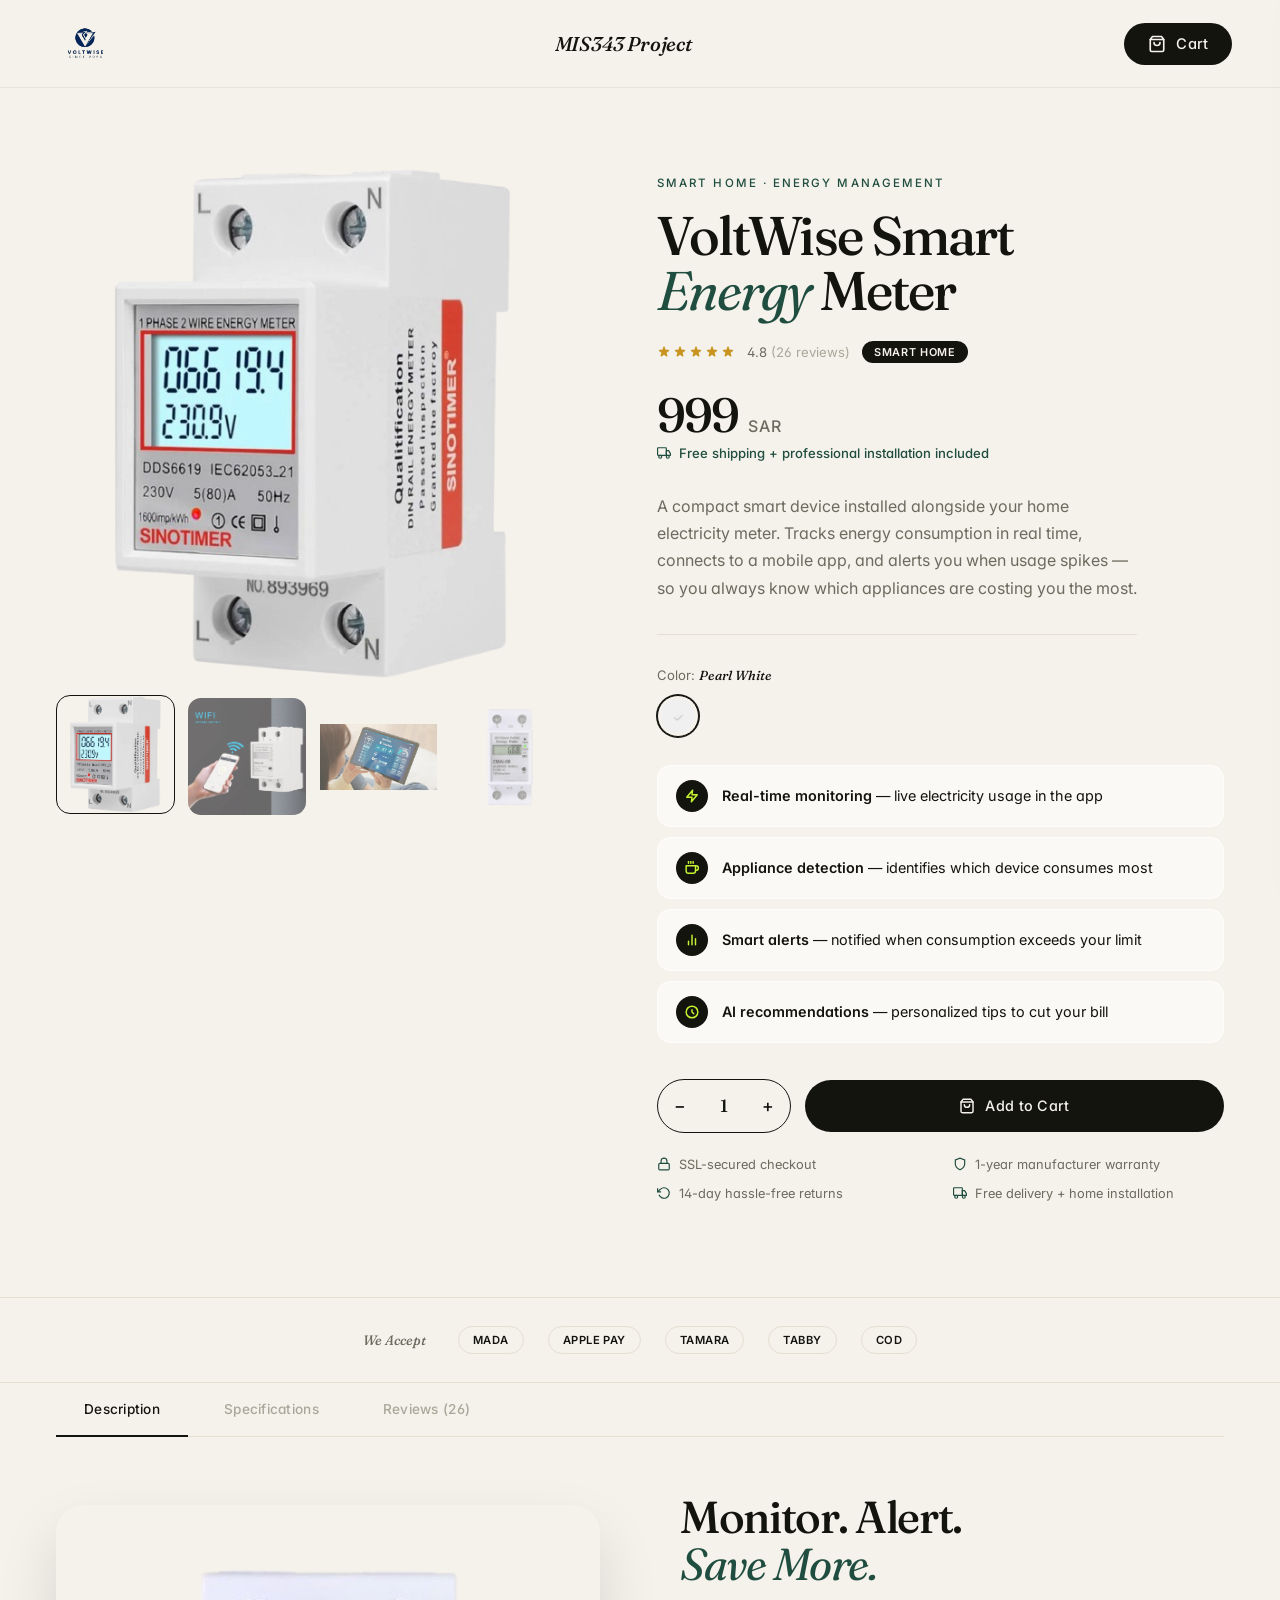
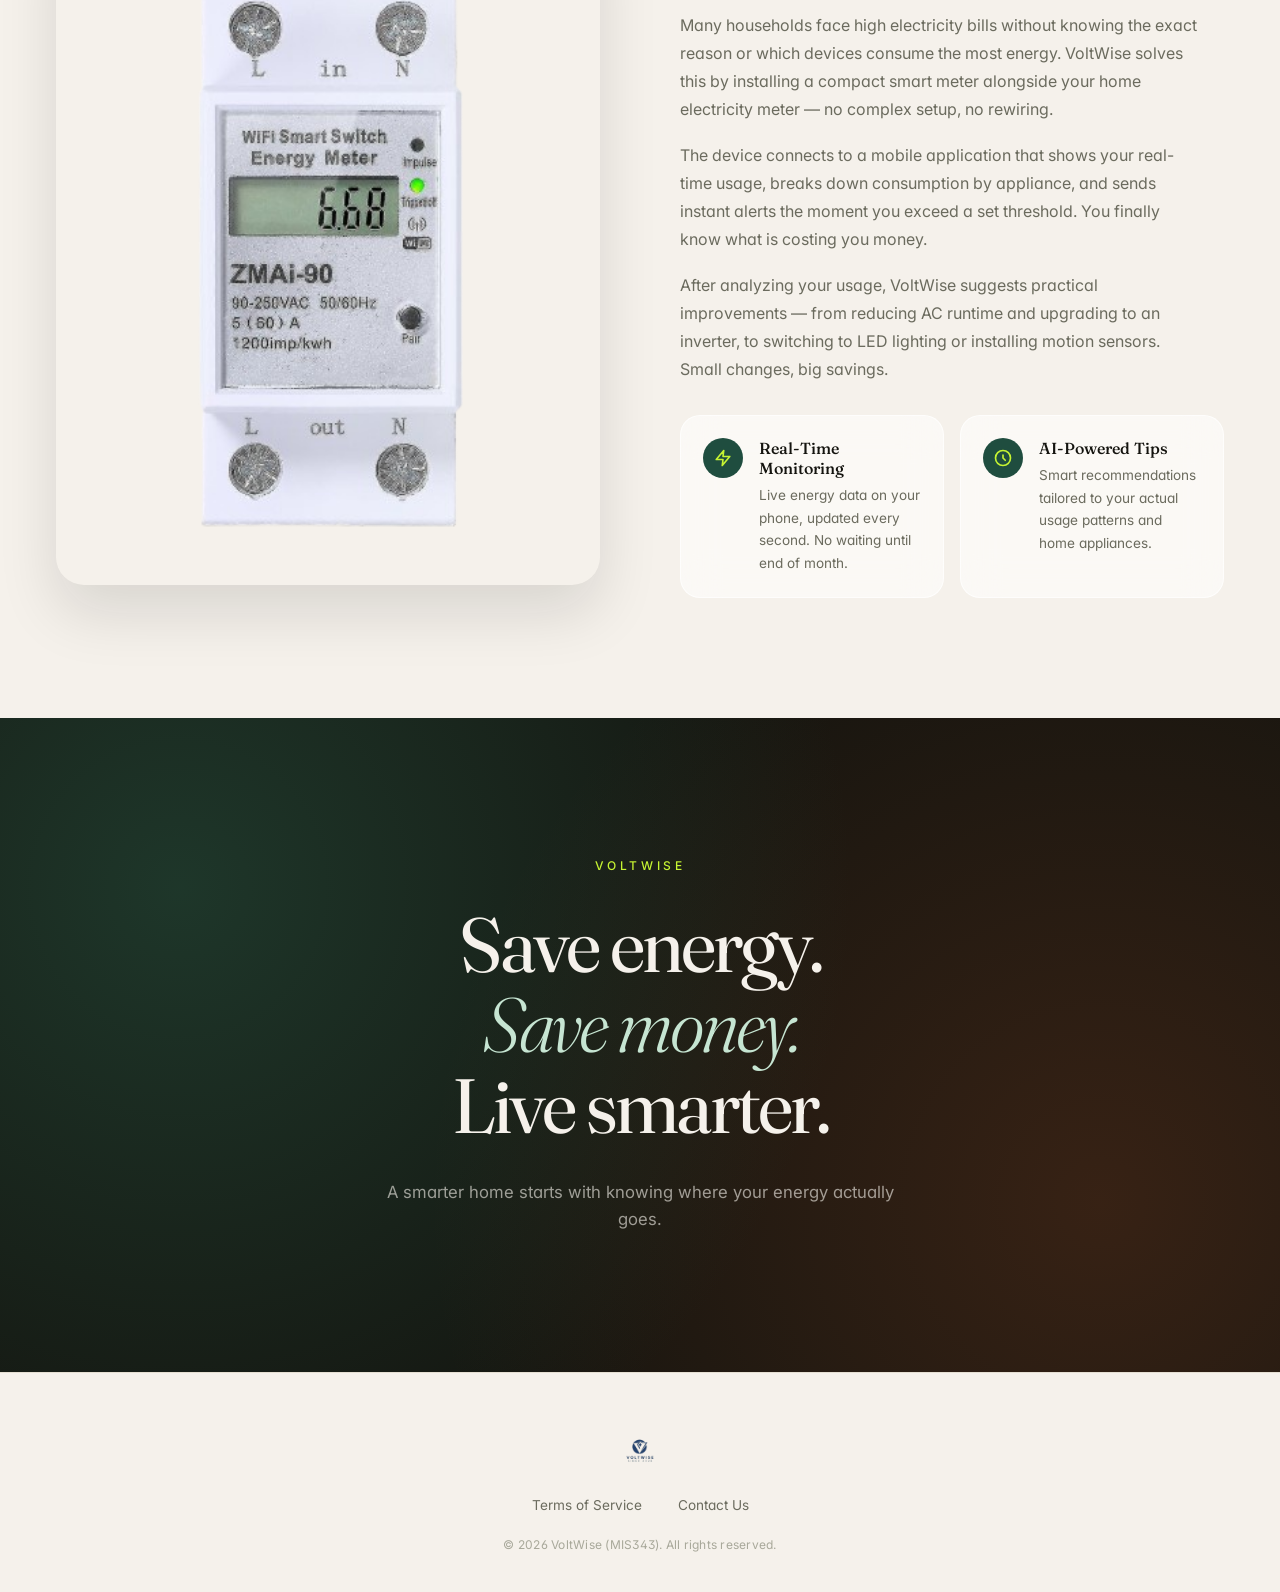
==== voltwise/index.html @ bfe419cd "Initial commit: VoltWise Smart Energy Meter site" ====
<!DOCTYPE html>
<html lang="en">
<head>
  <meta charset="UTF-8">
  <meta name="viewport" content="width=device-width, initial-scale=1.0">
  <title>MIS343 Project — VoltWise Smart Energy Meter</title>
  <link rel="preconnect" href="https://fonts.googleapis.com">
  <link rel="preconnect" href="https://fonts.gstatic.com" crossorigin>
  <link href="https://fonts.googleapis.com/css2?family=Inter:wght@400;500;600;700;800;900&family=Fraunces:opsz,wght@9..144,400;9..144,500;9..144,600;9..144,700;9..144,800;9..144,900&display=swap" rel="stylesheet">
  <link rel="stylesheet" href="style.css">
</head>
<body>

<!-- HEADER -->
<header class="hdr">
  <div class="hdr-inner">
    <a class="hdr-logo" href="#">
      <img src="../imgs/Logo.png" alt="VoltWise Logo" class="hdr-logo-img">
    </a>
    <span class="hdr-title">MIS343 Project</span>
    <button class="cart-btn" id="cartBtn" aria-label="Open cart">
      <svg viewBox="0 0 24 24" fill="none" stroke="currentColor" stroke-width="2.2" stroke-linecap="round" stroke-linejoin="round">
        <path d="M6 2L3 6v14a2 2 0 002 2h14a2 2 0 002-2V6l-3-4z"/><line x1="3" y1="6" x2="21" y2="6"/><path d="M16 10a4 4 0 01-8 0"/>
      </svg>
      <span class="cart-btn-label" id="cartLabel">Cart</span>
      <span class="cart-count hidden" id="cartCount">0</span>
    </button>
  </div>
</header>

<!-- MAIN PRODUCT SECTION -->
<main class="wrap">
  <div class="product-grid">

    <!-- GALLERY -->
    <div class="gallery">
      <div class="gallery-main" id="mainImg">
        <img id="mainPhoto"
          src="../imgs/Mian.png"
          alt="VoltWise Smart Energy Meter">
      </div>
      <div class="gallery-thumbs" id="thumbs"></div>
    </div>

    <!-- INFO -->
    <div class="info">
      <p class="info-cat">Smart Home · Energy Management</p>
      <h1 class="info-name">VoltWise Smart<br><em>Energy</em> Meter</h1>

      <div class="info-rating">
        <span class="stars">
          <svg viewBox="0 0 20 20" fill="currentColor"><path d="M9.049 2.927c.3-.921 1.603-.921 1.902 0l1.07 3.292a1 1 0 00.95.69h3.462c.969 0 1.371 1.24.588 1.81l-2.8 2.034a1 1 0 00-.364 1.118l1.07 3.292c.3.921-.755 1.688-1.54 1.118l-2.8-2.034a1 1 0 00-1.175 0l-2.8 2.034c-.784.57-1.838-.197-1.539-1.118l1.07-3.292a1 1 0 00-.364-1.118L2.98 8.72c-.783-.57-.38-1.81.588-1.81h3.461a1 1 0 00.951-.69l1.07-3.292z"/></svg>
          <svg viewBox="0 0 20 20" fill="currentColor"><path d="M9.049 2.927c.3-.921 1.603-.921 1.902 0l1.07 3.292a1 1 0 00.95.69h3.462c.969 0 1.371 1.24.588 1.81l-2.8 2.034a1 1 0 00-.364 1.118l1.07 3.292c.3.921-.755 1.688-1.54 1.118l-2.8-2.034a1 1 0 00-1.175 0l-2.8 2.034c-.784.57-1.838-.197-1.539-1.118l1.07-3.292a1 1 0 00-.364-1.118L2.98 8.72c-.783-.57-.38-1.81.588-1.81h3.461a1 1 0 00.951-.69l1.07-3.292z"/></svg>
          <svg viewBox="0 0 20 20" fill="currentColor"><path d="M9.049 2.927c.3-.921 1.603-.921 1.902 0l1.07 3.292a1 1 0 00.95.69h3.462c.969 0 1.371 1.24.588 1.81l-2.8 2.034a1 1 0 00-.364 1.118l1.07 3.292c.3.921-.755 1.688-1.54 1.118l-2.8-2.034a1 1 0 00-1.175 0l-2.8 2.034c-.784.57-1.838-.197-1.539-1.118l1.07-3.292a1 1 0 00-.364-1.118L2.98 8.72c-.783-.57-.38-1.81.588-1.81h3.461a1 1 0 00.951-.69l1.07-3.292z"/></svg>
          <svg viewBox="0 0 20 20" fill="currentColor"><path d="M9.049 2.927c.3-.921 1.603-.921 1.902 0l1.07 3.292a1 1 0 00.95.69h3.462c.969 0 1.371 1.24.588 1.81l-2.8 2.034a1 1 0 00-.364 1.118l1.07 3.292c.3.921-.755 1.688-1.54 1.118l-2.8-2.034a1 1 0 00-1.175 0l-2.8 2.034c-.784.57-1.838-.197-1.539-1.118l1.07-3.292a1 1 0 00-.364-1.118L2.98 8.72c-.783-.57-.38-1.81.588-1.81h3.461a1 1 0 00.951-.69l1.07-3.292z"/></svg>
          <svg viewBox="0 0 20 20" fill="currentColor"><path d="M9.049 2.927c.3-.921 1.603-.921 1.902 0l1.07 3.292a1 1 0 00.95.69h3.462c.969 0 1.371 1.24.588 1.81l-2.8 2.034a1 1 0 00-.364 1.118l1.07 3.292c.3.921-.755 1.688-1.54 1.118l-2.8-2.034a1 1 0 00-1.175 0l-2.8 2.034c-.784.57-1.838-.197-1.539-1.118l1.07-3.292a1 1 0 00-.364-1.118L2.98 8.72c-.783-.57-.38-1.81.588-1.81h3.461a1 1 0 00.951-.69l1.07-3.292z"/></svg>
        </span>
        <span>4.8 <span style="color:var(--gray-400)">(26 reviews)</span></span>
        <span class="badge-pill badge-premium">Smart Home</span>
      </div>

      <div class="price-row">
        <span class="price">999</span>
        <span class="price-sar">SAR</span>
      </div>
      <div class="price-note">
        <svg viewBox="0 0 24 24" fill="none" stroke="currentColor" stroke-width="2" stroke-linecap="round" stroke-linejoin="round"><rect x="1" y="3" width="15" height="13" rx="1"/><path d="M16 8h4l3 5v3h-7V8z"/><circle cx="5.5" cy="18.5" r="2.5"/><circle cx="18.5" cy="18.5" r="2.5"/></svg>
        Free shipping + professional installation included
      </div>

      <p class="short-desc">
        A compact smart device installed alongside your home electricity meter. Tracks energy
        consumption in real time, connects to a mobile app, and alerts you when usage spikes —
        so you always know which appliances are costing you the most.
      </p>

      <!-- COLOR CHOICES -->
      <div class="variant-section">
        <div class="variant-label">Color: <strong id="colorName">Pearl White</strong></div>
        <div class="color-options" id="colorOptions">
          <button class="color-swatch active" data-color="Pearl White" data-img="../imgs/Mian.png" style="background:#f0f0f0;" title="Pearl White">
            <span class="swatch-check">✓</span>
          </button>
        </div>
      </div>

      <div class="key-feats">
        <div class="kf">
          <div class="kf-dot">
            <svg viewBox="0 0 24 24" fill="none" stroke="currentColor" stroke-width="2.5"><path d="M13 2L3 14h9l-1 8 10-12h-9l1-8z" stroke-linecap="round" stroke-linejoin="round"/></svg>
          </div>
          <span><strong>Real-time monitoring</strong> — live electricity usage in the app</span>
        </div>
        <div class="kf">
          <div class="kf-dot">
            <svg viewBox="0 0 24 24" fill="none" stroke="currentColor" stroke-width="2.5"><path d="M18 8h1a4 4 0 010 8h-1M2 8h16v9a4 4 0 01-4 4H6a4 4 0 01-4-4V8z" stroke-linecap="round" stroke-linejoin="round"/><line x1="6" y1="1" x2="6" y2="4" stroke-linecap="round"/><line x1="10" y1="1" x2="10" y2="4" stroke-linecap="round"/><line x1="14" y1="1" x2="14" y2="4" stroke-linecap="round"/></svg>
          </div>
          <span><strong>Appliance detection</strong> — identifies which device consumes most</span>
        </div>
        <div class="kf">
          <div class="kf-dot">
            <svg viewBox="0 0 24 24" fill="none" stroke="currentColor" stroke-width="2.5"><path d="M18 20V10M12 20V4M6 20v-6" stroke-linecap="round" stroke-linejoin="round"/></svg>
          </div>
          <span><strong>Smart alerts</strong> — notified when consumption exceeds your limit</span>
        </div>
        <div class="kf">
          <div class="kf-dot">
            <svg viewBox="0 0 24 24" fill="none" stroke="currentColor" stroke-width="2.5"><circle cx="12" cy="12" r="10"/><path d="M12 8v4l3 3" stroke-linecap="round"/></svg>
          </div>
          <span><strong>AI recommendations</strong> — personalized tips to cut your bill</span>
        </div>
      </div>

      <div class="actions">
        <div class="qty-stepper">
          <button class="qty-b" id="qtyMinus">−</button>
          <input class="qty-n" type="number" id="qtyInput" value="1" min="1" max="99">
          <button class="qty-b" id="qtyPlus">+</button>
        </div>
        <button class="btn-add" id="addBtn">
          <svg viewBox="0 0 24 24" fill="none" stroke="currentColor" stroke-width="2.2" stroke-linecap="round" stroke-linejoin="round">
            <path d="M6 2L3 6v14a2 2 0 002 2h14a2 2 0 002-2V6l-3-4z"/><line x1="3" y1="6" x2="21" y2="6"/><path d="M16 10a4 4 0 01-8 0"/>
          </svg>
          Add to Cart
        </button>
      </div>

      <div class="trust-mini">
        <div class="tm">
          <svg viewBox="0 0 24 24" fill="none" stroke="currentColor" stroke-width="2"><rect x="3" y="11" width="18" height="11" rx="2"/><path d="M7 11V7a5 5 0 0110 0v4"/></svg>
          SSL-secured checkout
        </div>
        <div class="tm">
          <svg viewBox="0 0 24 24" fill="none" stroke="currentColor" stroke-width="2"><path d="M12 22s8-4 8-10V5l-8-3-8 3v7c0 6 8 10 8 10z"/></svg>
          1-year manufacturer warranty
        </div>
        <div class="tm">
          <svg viewBox="0 0 24 24" fill="none" stroke="currentColor" stroke-width="2"><polyline points="1 4 1 10 7 10"/><path d="M3.51 15a9 9 0 102.13-9.36L1 10"/></svg>
          14-day hassle-free returns
        </div>
        <div class="tm">
          <svg viewBox="0 0 24 24" fill="none" stroke="currentColor" stroke-width="2"><rect x="1" y="3" width="15" height="13" rx="1"/><path d="M16 8h4l3 5v3h-7V8z"/><circle cx="5.5" cy="18.5" r="2.5"/><circle cx="18.5" cy="18.5" r="2.5"/></svg>
          Free delivery + home installation
        </div>
      </div>
    </div>
  </div>
</main>

<!-- PAYMENT STRIP -->
<div class="pay-strip">
  <div class="pay-inner">
    <span class="pay-label">We Accept</span>
    <span class="pay-badge p-mada">Mada</span>
    <span class="pay-badge p-apple">Apple Pay</span>
    <span class="pay-badge p-tamara">Tamara</span>
    <span class="pay-badge p-tabby">Tabby</span>
    <span class="pay-badge p-cod">COD</span>
  </div>
</div>

<!-- TABS SECTION -->
<div class="wrap">
  <div class="tabs-section">
    <div class="tab-bar">
      <button class="tab on" data-tab="desc">Description</button>
      <button class="tab" data-tab="specs">Specifications</button>
      <button class="tab" data-tab="reviews">Reviews (26)</button>
    </div>

    <!-- DESCRIPTION -->
    <div class="tab-panel on" id="tab-desc">
      <div class="desc-body">
        <div class="desc-img">
          <img src="../imgs/Main 4.png" alt="Smart energy monitoring app" loading="lazy">
        </div>
        <div class="desc-text">
          <h2>Monitor. Alert.<br><em>Save More.</em></h2>
          <p>Many households face high electricity bills without knowing the exact reason or which devices consume the most energy. VoltWise solves this by installing a compact smart meter alongside your home electricity meter — no complex setup, no rewiring.</p>
          <p>The device connects to a mobile application that shows your real-time usage, breaks down consumption by appliance, and sends instant alerts the moment you exceed a set threshold. You finally know what is costing you money.</p>
          <p>After analyzing your usage, VoltWise suggests practical improvements — from reducing AC runtime and upgrading to an inverter, to switching to LED lighting or installing motion sensors. Small changes, big savings.</p>
          <div class="desc-feats">
            <div class="df">
              <div class="df-icon">
                <svg viewBox="0 0 24 24" fill="none" stroke="currentColor" stroke-width="2.2"><path d="M13 2L3 14h9l-1 8 10-12h-9l1-8z" stroke-linecap="round" stroke-linejoin="round"/></svg>
              </div>
              <div class="df-body">
                <strong>Real-Time Monitoring</strong>
                <span>Live energy data on your phone, updated every second. No waiting until end of month.</span>
              </div>
            </div>
            <div class="df">
              <div class="df-icon">
                <svg viewBox="0 0 24 24" fill="none" stroke="currentColor" stroke-width="2.2"><circle cx="12" cy="12" r="10"/><path d="M12 8v4l3 3" stroke-linecap="round"/></svg>
              </div>
              <div class="df-body">
                <strong>AI-Powered Tips</strong>
                <span>Smart recommendations tailored to your actual usage patterns and home appliances.</span>
              </div>
            </div>
          </div>
        </div>
      </div>
    </div>

    <!-- SPECS -->
    <div class="tab-panel" id="tab-specs">
      <div class="specs-grid">
        <dl class="spec-card"><dt>Monitoring Type</dt><dd>Real-Time (Live)</dd></dl>
        <dl class="spec-card"><dt>Connectivity</dt><dd>Wi-Fi 2.4 GHz + Bluetooth 5.0</dd></dl>
        <dl class="spec-card"><dt>App Compatibility</dt><dd>iOS 14+ · Android 10+</dd></dl>
        <dl class="spec-card"><dt>Voltage Support</dt><dd>220V / Type G (Saudi Standard)</dd></dl>
        <dl class="spec-card"><dt>Measurement Accuracy</dt><dd>±1% (Class 1 precision)</dd></dl>
        <dl class="spec-card"><dt>Alert System</dt><dd>Push Notifications + SMS</dd></dl>
        <dl class="spec-card"><dt>Data Storage</dt><dd>Cloud (encrypted) · 24-month history</dd></dl>
        <dl class="spec-card"><dt>Installation</dt><dd>Professional — included in price</dd></dl>
        <dl class="spec-card"><dt>Device Dimensions</dt><dd>120 × 80 × 35 mm</dd></dl>
        <dl class="spec-card"><dt>Weight</dt><dd>185 g</dd></dl>
        <dl class="spec-card"><dt>Certifications</dt><dd>SASO · CE · Safety Quality Certified</dd></dl>
        <dl class="spec-card"><dt>Warranty</dt><dd>1 Year (VoltWise)</dd></dl>
      </div>
    </div>

    <!-- REVIEWS -->
    <div class="tab-panel" id="tab-reviews">
      <div class="reviews-summary">
        <div class="rs-score">
          <div class="rs-num">4.8</div>
          <div class="stars" style="justify-content:center;margin:6px 0">
            <svg viewBox="0 0 20 20" fill="currentColor" width="16" height="16"><path d="M9.049 2.927c.3-.921 1.603-.921 1.902 0l1.07 3.292a1 1 0 00.95.69h3.462c.969 0 1.371 1.24.588 1.81l-2.8 2.034a1 1 0 00-.364 1.118l1.07 3.292c.3.921-.755 1.688-1.54 1.118l-2.8-2.034a1 1 0 00-1.175 0l-2.8 2.034c-.784.57-1.838-.197-1.539-1.118l1.07-3.292a1 1 0 00-.364-1.118L2.98 8.72c-.783-.57-.38-1.81.588-1.81h3.461a1 1 0 00.951-.69l1.07-3.292z"/></svg>
            <svg viewBox="0 0 20 20" fill="currentColor" width="16" height="16"><path d="M9.049 2.927c.3-.921 1.603-.921 1.902 0l1.07 3.292a1 1 0 00.95.69h3.462c.969 0 1.371 1.24.588 1.81l-2.8 2.034a1 1 0 00-.364 1.118l1.07 3.292c.3.921-.755 1.688-1.54 1.118l-2.8-2.034a1 1 0 00-1.175 0l-2.8 2.034c-.784.57-1.838-.197-1.539-1.118l1.07-3.292a1 1 0 00-.364-1.118L2.98 8.72c-.783-.57-.38-1.81.588-1.81h3.461a1 1 0 00.951-.69l1.07-3.292z"/></svg>
            <svg viewBox="0 0 20 20" fill="currentColor" width="16" height="16"><path d="M9.049 2.927c.3-.921 1.603-.921 1.902 0l1.07 3.292a1 1 0 00.95.69h3.462c.969 0 1.371 1.24.588 1.81l-2.8 2.034a1 1 0 00-.364 1.118l1.07 3.292c.3.921-.755 1.688-1.54 1.118l-2.8-2.034a1 1 0 00-1.175 0l-2.8 2.034c-.784.57-1.838-.197-1.539-1.118l1.07-3.292a1 1 0 00-.364-1.118L2.98 8.72c-.783-.57-.38-1.81.588-1.81h3.461a1 1 0 00.951-.69l1.07-3.292z"/></svg>
            <svg viewBox="0 0 20 20" fill="currentColor" width="16" height="16"><path d="M9.049 2.927c.3-.921 1.603-.921 1.902 0l1.07 3.292a1 1 0 00.95.69h3.462c.969 0 1.371 1.24.588 1.81l-2.8 2.034a1 1 0 00-.364 1.118l1.07 3.292c.3.921-.755 1.688-1.54 1.118l-2.8-2.034a1 1 0 00-1.175 0l-2.8 2.034c-.784.57-1.838-.197-1.539-1.118l1.07-3.292a1 1 0 00-.364-1.118L2.98 8.72c-.783-.57-.38-1.81.588-1.81h3.461a1 1 0 00.951-.69l1.07-3.292z"/></svg>
            <svg viewBox="0 0 20 20" fill="none" stroke="currentColor" stroke-width="1.5" width="16" height="16"><path d="M9.049 2.927c.3-.921 1.603-.921 1.902 0l1.07 3.292a1 1 0 00.95.69h3.462c.969 0 1.371 1.24.588 1.81l-2.8 2.034a1 1 0 00-.364 1.118l1.07 3.292c.3.921-.755 1.688-1.54 1.118l-2.8-2.034a1 1 0 00-1.175 0l-2.8 2.034c-.784.57-1.838-.197-1.539-1.118l1.07-3.292a1 1 0 00-.364-1.118L2.98 8.72c-.783-.57-.38-1.81.588-1.81h3.461a1 1 0 00.951-.69l1.07-3.292z"/></svg>
          </div>
          <div class="rs-total">26 reviews</div>
        </div>
        <div class="rs-bars">
          <div class="bar-row">5★<div class="bar-track"><div class="bar-fill" style="width:75%"></div></div>20</div>
          <div class="bar-row">4★<div class="bar-track"><div class="bar-fill" style="width:19%"></div></div>5</div>
          <div class="bar-row">3★<div class="bar-track"><div class="bar-fill" style="width:4%"></div></div>1</div>
          <div class="bar-row">2★<div class="bar-track"><div class="bar-fill" style="width:0%"></div></div>0</div>
          <div class="bar-row">1★<div class="bar-track"><div class="bar-fill" style="width:0%"></div></div>0</div>
        </div>
      </div>
      <div class="rev-list">
        <div class="rev-card">
          <div class="rev-hdr">
            <div class="rev-av">FA</div>
            <div class="rev-meta">
              <strong>Faisal Al-Rashidi</strong>
              <span>Riyadh · Verified Purchase · Pearl White</span>
            </div>
            <div class="stars" style="margin-left:auto">
              <svg viewBox="0 0 20 20" fill="currentColor" width="14" height="14"><path d="M9.049 2.927c.3-.921 1.603-.921 1.902 0l1.07 3.292a1 1 0 00.95.69h3.462c.969 0 1.371 1.24.588 1.81l-2.8 2.034a1 1 0 00-.364 1.118l1.07 3.292c.3.921-.755 1.688-1.54 1.118l-2.8-2.034a1 1 0 00-1.175 0l-2.8 2.034c-.784.57-1.838-.197-1.539-1.118l1.07-3.292a1 1 0 00-.364-1.118L2.98 8.72c-.783-.57-.38-1.81.588-1.81h3.461a1 1 0 00.951-.69l1.07-3.292z"/></svg>
              <svg viewBox="0 0 20 20" fill="currentColor" width="14" height="14"><path d="M9.049 2.927c.3-.921 1.603-.921 1.902 0l1.07 3.292a1 1 0 00.95.69h3.462c.969 0 1.371 1.24.588 1.81l-2.8 2.034a1 1 0 00-.364 1.118l1.07 3.292c.3.921-.755 1.688-1.54 1.118l-2.8-2.034a1 1 0 00-1.175 0l-2.8 2.034c-.784.57-1.838-.197-1.539-1.118l1.07-3.292a1 1 0 00-.364-1.118L2.98 8.72c-.783-.57-.38-1.81.588-1.81h3.461a1 1 0 00.951-.69l1.07-3.292z"/></svg>
              <svg viewBox="0 0 20 20" fill="currentColor" width="14" height="14"><path d="M9.049 2.927c.3-.921 1.603-.921 1.902 0l1.07 3.292a1 1 0 00.95.69h3.462c.969 0 1.371 1.24.588 1.81l-2.8 2.034a1 1 0 00-.364 1.118l1.07 3.292c.3.921-.755 1.688-1.54 1.118l-2.8-2.034a1 1 0 00-1.175 0l-2.8 2.034c-.784.57-1.838-.197-1.539-1.118l1.07-3.292a1 1 0 00-.364-1.118L2.98 8.72c-.783-.57-.38-1.81.588-1.81h3.461a1 1 0 00.951-.69l1.07-3.292z"/></svg>
              <svg viewBox="0 0 20 20" fill="currentColor" width="14" height="14"><path d="M9.049 2.927c.3-.921 1.603-.921 1.902 0l1.07 3.292a1 1 0 00.95.69h3.462c.969 0 1.371 1.24.588 1.81l-2.8 2.034a1 1 0 00-.364 1.118l1.07 3.292c.3.921-.755 1.688-1.54 1.118l-2.8-2.034a1 1 0 00-1.175 0l-2.8 2.034c-.784.57-1.838-.197-1.539-1.118l1.07-3.292a1 1 0 00-.364-1.118L2.98 8.72c-.783-.57-.38-1.81.588-1.81h3.461a1 1 0 00.951-.69l1.07-3.292z"/></svg>
              <svg viewBox="0 0 20 20" fill="currentColor" width="14" height="14"><path d="M9.049 2.927c.3-.921 1.603-.921 1.902 0l1.07 3.292a1 1 0 00.95.69h3.462c.969 0 1.371 1.24.588 1.81l-2.8 2.034a1 1 0 00-.364 1.118l1.07 3.292c.3.921-.755 1.688-1.54 1.118l-2.8-2.034a1 1 0 00-1.175 0l-2.8 2.034c-.784.57-1.838-.197-1.539-1.118l1.07-3.292a1 1 0 00-.364-1.118L2.98 8.72c-.783-.57-.38-1.81.588-1.81h3.461a1 1 0 00.951-.69l1.07-3.292z"/></svg>
            </div>
          </div>
          <p class="rev-text">My electricity bill dropped by 280 SAR the first month after installation. The app clearly shows that our old AC unit was responsible for 60% of our consumption. The installation team was professional and finished in under 30 minutes. Highly recommend to every household in Saudi Arabia.</p>
        </div>
        <div class="rev-card">
          <div class="rev-hdr">
            <div class="rev-av" style="background:linear-gradient(135deg,var(--accent),var(--navy))">NA</div>
            <div class="rev-meta">
              <strong>Noura Al-Anazi</strong>
              <span>Jeddah · Verified Purchase · Graphite</span>
            </div>
            <div class="stars" style="margin-left:auto">
              <svg viewBox="0 0 20 20" fill="currentColor" width="14" height="14"><path d="M9.049 2.927c.3-.921 1.603-.921 1.902 0l1.07 3.292a1 1 0 00.95.69h3.462c.969 0 1.371 1.24.588 1.81l-2.8 2.034a1 1 0 00-.364 1.118l1.07 3.292c.3.921-.755 1.688-1.54 1.118l-2.8-2.034a1 1 0 00-1.175 0l-2.8 2.034c-.784.57-1.838-.197-1.539-1.118l1.07-3.292a1 1 0 00-.364-1.118L2.98 8.72c-.783-.57-.38-1.81.588-1.81h3.461a1 1 0 00.951-.69l1.07-3.292z"/></svg>
              <svg viewBox="0 0 20 20" fill="currentColor" width="14" height="14"><path d="M9.049 2.927c.3-.921 1.603-.921 1.902 0l1.07 3.292a1 1 0 00.95.69h3.462c.969 0 1.371 1.24.588 1.81l-2.8 2.034a1 1 0 00-.364 1.118l1.07 3.292c.3.921-.755 1.688-1.54 1.118l-2.8-2.034a1 1 0 00-1.175 0l-2.8 2.034c-.784.57-1.838-.197-1.539-1.118l1.07-3.292a1 1 0 00-.364-1.118L2.98 8.72c-.783-.57-.38-1.81.588-1.81h3.461a1 1 0 00.951-.69l1.07-3.292z"/></svg>
              <svg viewBox="0 0 20 20" fill="currentColor" width="14" height="14"><path d="M9.049 2.927c.3-.921 1.603-.921 1.902 0l1.07 3.292a1 1 0 00.95.69h3.462c.969 0 1.371 1.24.588 1.81l-2.8 2.034a1 1 0 00-.364 1.118l1.07 3.292c.3.921-.755 1.688-1.54 1.118l-2.8-2.034a1 1 0 00-1.175 0l-2.8 2.034c-.784.57-1.838-.197-1.539-1.118l1.07-3.292a1 1 0 00-.364-1.118L2.98 8.72c-.783-.57-.38-1.81.588-1.81h3.461a1 1 0 00.951-.69l1.07-3.292z"/></svg>
              <svg viewBox="0 0 20 20" fill="currentColor" width="14" height="14"><path d="M9.049 2.927c.3-.921 1.603-.921 1.902 0l1.07 3.292a1 1 0 00.95.69h3.462c.969 0 1.371 1.24.588 1.81l-2.8 2.034a1 1 0 00-.364 1.118l1.07 3.292c.3.921-.755 1.688-1.54 1.118l-2.8-2.034a1 1 0 00-1.175 0l-2.8 2.034c-.784.57-1.838-.197-1.539-1.118l1.07-3.292a1 1 0 00-.364-1.118L2.98 8.72c-.783-.57-.38-1.81.588-1.81h3.461a1 1 0 00.951-.69l1.07-3.292z"/></svg>
              <svg viewBox="0 0 20 20" fill="currentColor" width="14" height="14"><path d="M9.049 2.927c.3-.921 1.603-.921 1.902 0l1.07 3.292a1 1 0 00.95.69h3.462c.969 0 1.371 1.24.588 1.81l-2.8 2.034a1 1 0 00-.364 1.118l1.07 3.292c.3.921-.755 1.688-1.54 1.118l-2.8-2.034a1 1 0 00-1.175 0l-2.8 2.034c-.784.57-1.838-.197-1.539-1.118l1.07-3.292a1 1 0 00-.364-1.118L2.98 8.72c-.783-.57-.38-1.81.588-1.81h3.461a1 1 0 00.951-.69l1.07-3.292z"/></svg>
            </div>
          </div>
          <p class="rev-text">As a family of 7, we always struggled with our electricity bill every summer. This device showed us that 3 of our old split ACs were running 22 hours a day! The VoltWise app sent us an alert and recommended upgrading to inverter ACs. We saved over 400 SAR last month alone.</p>
        </div>
        <div class="rev-card">
          <div class="rev-hdr">
            <div class="rev-av" style="background:linear-gradient(135deg,#0097a7,var(--navy))">KO</div>
            <div class="rev-meta">
              <strong>Khalid Al-Otaibi</strong>
              <span>Dammam · Verified Purchase · Midnight Black</span>
            </div>
            <div class="stars" style="margin-left:auto">
              <svg viewBox="0 0 20 20" fill="currentColor" width="14" height="14"><path d="M9.049 2.927c.3-.921 1.603-.921 1.902 0l1.07 3.292a1 1 0 00.95.69h3.462c.969 0 1.371 1.24.588 1.81l-2.8 2.034a1 1 0 00-.364 1.118l1.07 3.292c.3.921-.755 1.688-1.54 1.118l-2.8-2.034a1 1 0 00-1.175 0l-2.8 2.034c-.784.57-1.838-.197-1.539-1.118l1.07-3.292a1 1 0 00-.364-1.118L2.98 8.72c-.783-.57-.38-1.81.588-1.81h3.461a1 1 0 00.951-.69l1.07-3.292z"/></svg>
              <svg viewBox="0 0 20 20" fill="currentColor" width="14" height="14"><path d="M9.049 2.927c.3-.921 1.603-.921 1.902 0l1.07 3.292a1 1 0 00.95.69h3.462c.969 0 1.371 1.24.588 1.81l-2.8 2.034a1 1 0 00-.364 1.118l1.07 3.292c.3.921-.755 1.688-1.54 1.118l-2.8-2.034a1 1 0 00-1.175 0l-2.8 2.034c-.784.57-1.838-.197-1.539-1.118l1.07-3.292a1 1 0 00-.364-1.118L2.98 8.72c-.783-.57-.38-1.81.588-1.81h3.461a1 1 0 00.951-.69l1.07-3.292z"/></svg>
              <svg viewBox="0 0 20 20" fill="currentColor" width="14" height="14"><path d="M9.049 2.927c.3-.921 1.603-.921 1.902 0l1.07 3.292a1 1 0 00.95.69h3.462c.969 0 1.371 1.24.588 1.81l-2.8 2.034a1 1 0 00-.364 1.118l1.07 3.292c.3.921-.755 1.688-1.54 1.118l-2.8-2.034a1 1 0 00-1.175 0l-2.8 2.034c-.784.57-1.838-.197-1.539-1.118l1.07-3.292a1 1 0 00-.364-1.118L2.98 8.72c-.783-.57-.38-1.81.588-1.81h3.461a1 1 0 00.951-.69l1.07-3.292z"/></svg>
              <svg viewBox="0 0 20 20" fill="currentColor" width="14" height="14"><path d="M9.049 2.927c.3-.921 1.603-.921 1.902 0l1.07 3.292a1 1 0 00.95.69h3.462c.969 0 1.371 1.24.588 1.81l-2.8 2.034a1 1 0 00-.364 1.118l1.07 3.292c.3.921-.755 1.688-1.54 1.118l-2.8-2.034a1 1 0 00-1.175 0l-2.8 2.034c-.784.57-1.838-.197-1.539-1.118l1.07-3.292a1 1 0 00-.364-1.118L2.98 8.72c-.783-.57-.38-1.81.588-1.81h3.461a1 1 0 00.951-.69l1.07-3.292z"/></svg>
              <svg viewBox="0 0 20 20" fill="none" stroke="currentColor" stroke-width="1.5" width="14" height="14"><path d="M9.049 2.927c.3-.921 1.603-.921 1.902 0l1.07 3.292a1 1 0 00.95.69h3.462c.969 0 1.371 1.24.588 1.81l-2.8 2.034a1 1 0 00-.364 1.118l1.07 3.292c.3.921-.755 1.688-1.54 1.118l-2.8-2.034a1 1 0 00-1.175 0l-2.8 2.034c-.784.57-1.838-.197-1.539-1.118l1.07-3.292a1 1 0 00-.364-1.118L2.98 8.72c-.783-.57-.38-1.81.588-1.81h3.461a1 1 0 00.951-.69l1.07-3.292z"/></svg>
            </div>
          </div>
          <p class="rev-text">Great product and concept. The app is very clean and easy to use. My only feedback is I wish the history went back more than 24 months. Otherwise the installation was fast, the real-time data is accurate when I compared it to the SEC meter, and the alerts work perfectly. 4 stars from me.</p>
        </div>
      </div>
    </div>

  </div>
</div>

<!-- BRAND STATEMENT -->
<section class="brand-statement">
  <div class="bs-inner">
    <p class="bs-eyebrow">VoltWise</p>
    <h2 class="bs-line">Save energy.<br><em>Save money.</em><br>Live smarter.</h2>
    <p class="bs-sub">A smarter home starts with knowing where your energy actually goes.</p>
  </div>
</section>

<!-- FOOTER -->
<footer class="footer">
  <div class="foot-inner">
    <div class="foot-logo">
      <img src="../imgs/Logo.png" alt="VoltWise Logo" class="foot-logo-img">
    </div>
    <div class="foot-links">
      <a href="#">Terms of Service</a>
      <a href="#">Contact Us</a>
    </div>
    <div class="foot-copy">© 2026 VoltWise (MIS343). All rights reserved.</div>
  </div>
</footer>


<!-- CART DRAWER -->
<div class="drawer-overlay" id="overlay"></div>
<div class="drawer" id="drawer">

  <!-- Panel: Cart -->
  <div id="panelCart" style="display:flex;flex-direction:column;height:100%">
    <div class="drawer-hdr">
      <h2>Your Cart</h2>
      <button class="close-btn" id="closeDrawer" aria-label="Close cart">
        <svg viewBox="0 0 24 24" fill="none" stroke="currentColor" stroke-width="2.5" stroke-linecap="round"><line x1="18" y1="6" x2="6" y2="18"/><line x1="6" y1="6" x2="18" y2="18"/></svg>
      </button>
    </div>
    <div class="drawer-body" id="cartItems">
      <div class="empty-cart">
        <svg viewBox="0 0 24 24" fill="none" stroke="currentColor" stroke-width="1.5" stroke-linecap="round" stroke-linejoin="round">
          <path d="M6 2L3 6v14a2 2 0 002 2h14a2 2 0 002-2V6l-3-4z"/><line x1="3" y1="6" x2="21" y2="6"/><path d="M16 10a4 4 0 01-8 0"/>
        </svg>
        <p>Your cart is empty.<br>Add the Smart Energy Meter above.</p>
      </div>
    </div>
    <div class="drawer-foot" id="cartFoot" style="display:none">
      <div class="summary-rows" id="cartSummary"></div>
      <button class="btn-checkout" id="toCheckout">
        <svg viewBox="0 0 24 24" fill="none" stroke="currentColor" stroke-width="2.2" stroke-linecap="round" stroke-linejoin="round"><path d="M5 12h14"/><path d="M12 5l7 7-7 7"/></svg>
        Proceed to Checkout
      </button>
      <a href="#" class="back-shop" id="continueShopping">← Continue shopping</a>
    </div>
  </div>

  <!-- Panel: Checkout -->
  <div id="panelCheckout">
    <div class="co-hdr">
      <button class="back-btn" id="backToCart">
        <svg viewBox="0 0 24 24" fill="none" stroke="currentColor" stroke-width="2.5" stroke-linecap="round"><path d="M19 12H5"/><path d="M12 19l-7-7 7-7"/></svg>
        Back to cart
      </button>
      <h2>Checkout</h2>
      <button class="close-btn" id="closeCheckout" aria-label="Close">
        <svg viewBox="0 0 24 24" fill="none" stroke="currentColor" stroke-width="2.5" stroke-linecap="round"><line x1="18" y1="6" x2="6" y2="18"/><line x1="6" y1="6" x2="18" y2="18"/></svg>
      </button>
    </div>
    <div class="co-body" id="checkoutBody">
      <div class="progress">
        <div class="pdot on" id="pd1"></div>
        <div class="pdot" id="pd2"></div>
        <div class="pdot" id="pd3"></div>
      </div>

      <div class="co-order-mini">
        <h4>Order Summary</h4>
        <div id="coItems"></div>
        <hr style="border:none;border-top:1px solid var(--gray-200);margin:10px 0">
        <div class="co-totals" id="coTotals"></div>
      </div>

      <form id="checkoutForm" novalidate>

        <div class="co-section">Contact</div>
        <div class="row2">
          <div class="fg">
            <label class="fl" for="f_first">First Name *</label>
            <input class="fi" type="text" id="f_first" placeholder="Mohammed" required>
            <div class="ferr" id="e_first">Required</div>
          </div>
          <div class="fg">
            <label class="fl" for="f_last">Last Name *</label>
            <input class="fi" type="text" id="f_last" placeholder="Al-Harbi" required>
            <div class="ferr" id="e_last">Required</div>
          </div>
        </div>
        <div class="fg">
          <label class="fl" for="f_email">Email Address *</label>
          <input class="fi" type="email" id="f_email" placeholder="you@example.com" required>
          <div class="ferr" id="e_email">Enter a valid email</div>
        </div>
        <div class="fg">
          <label class="fl" for="f_phone">Phone *</label>
          <div style="display:flex;gap:8px">
            <div style="background:var(--gray-100);border:1.5px solid var(--gray-200);border-radius:var(--r-md);padding:10px 12px;font-size:.85rem;color:var(--gray-600);white-space:nowrap;display:flex;align-items:center">+966</div>
            <input class="fi" type="tel" id="f_phone" placeholder="5xxxxxxxx" required style="flex:1">
          </div>
          <div class="ferr" id="e_phone">Required</div>
        </div>

        <div class="co-section">Shipping Address</div>
        <div class="fg">
          <label class="fl" for="f_address">Address *</label>
          <input class="fi" type="text" id="f_address" placeholder="Street, building number" required>
          <div class="ferr" id="e_address">Required</div>
        </div>
        <div class="row2">
          <div class="fg">
            <label class="fl" for="f_city">City *</label>
            <input class="fi" type="text" id="f_city" placeholder="Riyadh" required>
            <div class="ferr" id="e_city">Required</div>
          </div>
          <div class="fg">
            <label class="fl" for="f_region">Region *</label>
            <select class="fs" id="f_region" required>
              <option value="">Select...</option>
              <option>Riyadh</option><option>Makkah</option><option>Madinah</option>
              <option>Eastern Province</option><option>Asir</option><option>Tabuk</option>
              <option>Qassim</option><option>Hail</option><option>Jizan</option>
              <option>Najran</option><option>Al Bahah</option><option>Al Jawf</option>
              <option>Northern Borders</option>
            </select>
            <div class="ferr" id="e_region">Required</div>
          </div>
        </div>

        <div class="co-section">Delivery Method</div>
        <label class="opt-card">
          <input type="radio" name="delivery" value="standard" checked>
          <div class="opt-lbl"><strong>Standard · 3–5 days</strong><span>SMSA / Aramex / SPL</span></div>
          <span class="opt-price" id="stdPrice">FREE</span>
        </label>
        <label class="opt-card">
          <input type="radio" name="delivery" value="express">
          <div class="opt-lbl"><strong>Express · 1–2 days</strong><span>Priority handling</span></div>
          <span class="opt-price">50 SAR</span>
        </label>
        <label class="opt-card">
          <input type="radio" name="delivery" value="sameday">
          <div class="opt-lbl"><strong>Same-Day</strong><span>Selected cities only</span></div>
          <span class="opt-price">99 SAR</span>
        </label>

        <div class="co-section">Payment Method</div>
        <label class="opt-card">
          <input type="radio" name="payment" value="mada" checked>
          <span class="pay-icon" style="background:#00a490">Mada</span>
          <div class="opt-lbl"><strong>Mada</strong><span>Saudi debit card</span></div>
        </label>
        <label class="opt-card">
          <input type="radio" name="payment" value="applepay">
          <span class="pay-icon" style="background:#1c1c1e">Pay</span>
          <div class="opt-lbl"><strong>Apple Pay</strong><span>Face ID checkout</span></div>
        </label>
        <label class="opt-card">
          <input type="radio" name="payment" value="tamara">
          <span class="pay-icon" style="background:#2a6b4f">TAM</span>
          <div class="opt-lbl"><strong>Tamara</strong><span>Buy now, pay in 3 installments</span></div>
        </label>
        <label class="opt-card">
          <input type="radio" name="payment" value="tabby">
          <span class="pay-icon" style="background:#3d3d3d">TAB</span>
          <div class="opt-lbl"><strong>Tabby</strong><span>Pay in 4 interest-free payments</span></div>
        </label>
        <label class="opt-card">
          <input type="radio" name="payment" value="cod">
          <span class="pay-icon" style="background:var(--success)">COD</span>
          <div class="opt-lbl"><strong>Cash on Delivery</strong><span>Pay when it arrives</span></div>
        </label>

      </form>
    </div>
    <div class="co-foot">
      <button class="btn-place" id="placeOrderBtn">
        <svg viewBox="0 0 24 24" fill="none" stroke="currentColor" stroke-width="2.5" stroke-linecap="round" stroke-linejoin="round"><polyline points="20 6 9 17 4 12"/></svg>
        Place Order
      </button>
      <div class="secure-note">
        <svg viewBox="0 0 24 24" fill="none" stroke="currentColor" stroke-width="2"><rect x="3" y="11" width="18" height="11" rx="2"/><path d="M7 11V7a5 5 0 0110 0v4"/></svg>
        Secured by SSL · All data encrypted
      </div>
    </div>
  </div>

  <!-- Panel: Confirmation -->
  <div id="panelConfirm">
    <div class="confirm-body" id="confirmBody"></div>
    <div class="conf-foot">
      <button class="btn-again" id="shopAgainBtn">Shop Again</button>
    </div>
  </div>

</div>

<!-- TOAST CONTAINER -->
<div class="toast-wrap" id="toastWrap"></div>

<script src="script.js"></script>
</body>
</html>
---- voltwise/style.css ----
/* ─── 2026 DESIGN TOKENS — Cream + Forest ─── */
:root {
  /* Palette */
  --cream:        #F5F1EB;
  --cream-warm:   #EFE9DD;
  --cream-soft:   #FAF7F1;
  --ink:          #14140F;
  --ink-soft:     #2A2A22;
  --ink-mute:     #6B6B5E;
  --ink-faint:    #A8A89A;
  --line:         #E5DFD2;
  --forest:       #1F4D3F;
  --forest-deep:  #163B30;
  --forest-light: #2D6A52;
  --leaf:         #C6E5D2;
  --lime:         #C6F432;
  --rust:         #C4592A;

  /* Legacy names kept so existing classes still resolve */
  --navy: var(--ink);
  --navy-dark: var(--ink-soft);
  --navy-light: var(--ink-soft);
  --sky: var(--leaf);
  --sky-dark: var(--leaf);
  --white: #ffffff;
  --gray-50: var(--cream-soft);
  --gray-100: var(--cream-warm);
  --gray-200: var(--line);
  --gray-400: var(--ink-faint);
  --gray-600: var(--ink-mute);
  --gray-800: var(--ink);
  --teal: var(--forest);
  --accent: var(--forest);
  --success: var(--forest-light);
  --error: #B33A3A;
  --star: #C9941F;

  /* Typography */
  --font-sans: 'Inter', -apple-system, BlinkMacSystemFont, sans-serif;
  --font-serif: 'Fraunces', 'Times New Roman', serif;

  /* Radius */
  --r-sm: 6px; --r-md: 10px; --r-lg: 14px;
  --r-xl: 20px; --r-2xl: 28px; --r-full: 9999px;

  /* Shadows — softer, warmer */
  --sh-sm: 0 1px 2px rgba(20,20,15,.04);
  --sh-md: 0 6px 18px rgba(20,20,15,.06);
  --sh-lg: 0 16px 40px rgba(20,20,15,.08);
  --sh-xl: 0 28px 60px rgba(20,20,15,.12);

  /* Motion */
  --ease: 280ms cubic-bezier(.4,0,.2,1);
  --ease-slow: 600ms cubic-bezier(.16,1,.3,1);
}

/* ─── RESET ─── */
*, *::before, *::after { box-sizing: border-box; margin: 0; padding: 0; }
html { scroll-behavior: smooth; }
body {
  font-family: var(--font-sans);
  color: var(--ink);
  background: var(--cream);
  -webkit-font-smoothing: antialiased;
  font-feature-settings: "ss01", "cv11";
}
img { display: block; max-width: 100%; }
button { cursor: pointer; border: none; background: none; font: inherit; color: inherit; }
a { color: inherit; text-decoration: none; }
ul { list-style: none; }

/* Page entrance */
@keyframes fadeUp { from { opacity: 0; transform: translateY(12px); } to { opacity: 1; transform: none; } }
@keyframes scaleIn { from { opacity: 0; transform: scale(.96); } to { opacity: 1; transform: scale(1); } }
@keyframes float-bg { 0%,100% { transform: translate(0,0); } 50% { transform: translate(-2%, 2%); } }

/* ─── HEADER ─── */
.hdr {
  position: sticky; top: 0; z-index: 200;
  height: 88px;
  background: rgba(245,241,235,.88);
  backdrop-filter: blur(20px) saturate(140%);
  -webkit-backdrop-filter: blur(20px) saturate(140%);
  border-bottom: 1px solid rgba(20,20,15,.06);
}
.hdr-inner {
  max-width: 1440px; margin: 0 auto; padding: 0 48px;
  height: 100%; display: grid;
  grid-template-columns: auto 1fr auto;
  gap: 20px;
  align-items: center;
}
.hdr-logo {
  justify-self: start;
  display: flex; align-items: center;
  flex-shrink: 0;
}
.hdr-logo-img {
  height: 60px; width: auto;
  max-width: 200px;
  object-fit: contain;
  display: block;
}
.hdr-title {
  font-family: var(--font-serif);
  font-size: 1.25rem; font-weight: 500; color: var(--ink);
  letter-spacing: -.01em; font-style: italic;
  justify-self: center;
  text-align: center;
  white-space: nowrap;
  overflow: hidden;
  text-overflow: ellipsis;
  min-width: 0;
}
.cart-btn {
  position: relative;
  display: flex; align-items: center; gap: 10px;
  padding: 12px 24px;
  background: var(--ink); color: var(--cream);
  border-radius: var(--r-full);
  font-size: .92rem; font-weight: 500; letter-spacing: .01em;
  transition: background var(--ease), transform var(--ease);
  justify-self: end;
  flex-shrink: 0;
  white-space: nowrap;
}
.cart-btn:hover { background: var(--forest); transform: translateY(-1px); }
.cart-btn svg { width: 18px; height: 18px; flex-shrink: 0; }
.cart-btn-label { display: inline; }
.cart-count {
  min-width: 20px; height: 20px;
  background: var(--lime); color: var(--ink);
  font-size: 11px; font-weight: 700;
  border-radius: var(--r-full);
  display: flex; align-items: center; justify-content: center;
  padding: 0 6px;
  transition: transform var(--ease);
}
.cart-count.hidden { display: none; }
.cart-count.pop { animation: pop .35s ease; }
@keyframes pop { 0%{transform:scale(1)} 50%{transform:scale(1.4)} 100%{transform:scale(1)} }

/* ─── LAYOUT ─── */
.wrap { max-width: 1440px; margin: 0 auto; padding: 0 56px; }

/* Asymmetric 45/55 grid — image bigger */
.product-grid {
  display: grid;
  grid-template-columns: 0.95fr 1.05fr;
  gap: 88px;
  padding: 80px 0 96px;
  align-items: start;
  animation: fadeUp .8s var(--ease-slow) both;
}
@media(max-width:960px) {
  .product-grid { grid-template-columns: 1fr; gap: 48px; padding: 48px 0 64px; }
}

/* ─── GALLERY — soft radial gradient backdrop ─── */
.gallery { position: relative; }
.gallery-main {
  aspect-ratio: 1;
  border-radius: var(--r-2xl);
  overflow: hidden;
  cursor: zoom-in;
  position: relative;
  background: transparent;
  animation: scaleIn 1s var(--ease-slow) both;
  display: flex; align-items: center; justify-content: center;
  padding: 0;
}
.gallery-main img {
  width: 100%; height: 100%;
  object-fit: contain;
  object-position: center;
  transition: transform 800ms var(--ease-slow);
}
.gallery-main:hover img { transform: scale(1.04); }
.gallery-thumbs {
  display: grid;
  grid-template-columns: repeat(4, 1fr);
  gap: 12px; margin-top: 16px;
}
.thumb {
  aspect-ratio: 1;
  border-radius: var(--r-lg);
  overflow: hidden; cursor: pointer;
  border: 1.5px solid transparent;
  background: transparent;
  transition: border-color var(--ease), transform var(--ease);
  padding: 0;
}
.thumb img {
  width: 100%; height: 100%;
  object-fit: contain;
  object-position: center;
  opacity: .65;
  transition: opacity var(--ease);
}
.thumb.active, .thumb:hover { border-color: var(--ink); transform: translateY(-2px); }
.thumb.active img, .thumb:hover img { opacity: 1; }

/* ─── PRODUCT INFO ─── */
.info { padding-top: 8px; }
.info-cat {
  font-family: var(--font-sans);
  font-size: .72rem; font-weight: 500; color: var(--forest);
  text-transform: uppercase; letter-spacing: .18em; margin-bottom: 18px;
}
.info-name {
  font-family: var(--font-serif);
  font-size: clamp(2.2rem, 4.5vw, 3.4rem);
  font-weight: 500; color: var(--ink);
  line-height: 1.02; margin-bottom: 22px;
  letter-spacing: -.035em;
  font-feature-settings: "ss01";
}
.info-name em {
  font-style: italic;
  color: var(--forest);
  font-weight: 400;
}
.info-rating {
  display: flex; align-items: center; gap: 12px;
  margin-bottom: 28px; font-size: .82rem; color: var(--ink-mute);
}
.stars { display:flex; gap:2px; color: var(--star); }
.stars svg { width:14px; height:14px; }
.badge-pill {
  display: inline-block;
  padding: 4px 12px;
  border-radius: var(--r-full);
  font-size: .68rem; font-weight: 600;
  letter-spacing: .06em;
  text-transform: uppercase;
}
.badge-premium {
  background: var(--ink); color: var(--cream);
}

/* Price + title visually grouped */
.price-row { display: flex; align-items: baseline; gap: 10px; margin-bottom: 6px; }
.price {
  font-family: var(--font-serif);
  font-size: 3rem; font-weight: 500; color: var(--ink);
  letter-spacing: -.04em; line-height: 1;
}
.price-sar {
  font-family: var(--font-sans);
  font-size: 1rem; font-weight: 500; color: var(--ink-mute);
  letter-spacing: .04em;
}
.price-note {
  display: flex; align-items: center; gap: 8px;
  font-size: .82rem; color: var(--forest); font-weight: 500;
  margin-bottom: 32px;
}
.price-note svg { width:14px; height:14px; }

.short-desc {
  font-size: 1rem; color: var(--ink-mute);
  line-height: 1.7; margin-bottom: 32px;
  padding-bottom: 32px;
  border-bottom: 1px solid var(--line);
  max-width: 48ch;
}

/* ─── COLOR VARIANTS ─── */
.variant-section { margin-bottom: 28px; }
.variant-label {
  font-size: .82rem; color: var(--ink-mute);
  margin-bottom: 12px;
}
.variant-label strong {
  color: var(--ink); font-weight: 600;
  font-family: var(--font-serif); font-style: italic;
  font-weight: 500;
}
.color-options { display: flex; gap: 12px; }
.color-swatch {
  width: 42px; height: 42px;
  border-radius: var(--r-full);
  border: 1.5px solid var(--line);
  cursor: pointer;
  position: relative;
  display: flex; align-items: center; justify-content: center;
  transition: all var(--ease);
  box-shadow: inset 0 0 0 3px var(--cream);
}
.color-swatch:hover { transform: translateY(-2px); border-color: var(--ink-mute); }
.color-swatch.active {
  border-color: var(--ink);
  box-shadow: inset 0 0 0 3px var(--cream), 0 0 0 1px var(--ink);
}
.swatch-check { font-size: 12px; color: transparent; line-height: 1; }
.color-swatch.active .swatch-check {
  color: white;
  text-shadow: 0 1px 2px rgba(0,0,0,.4);
}

/* ─── KEY FEATURES — frosted glass cards ─── */
.key-feats {
  margin-bottom: 36px;
  display: grid; gap: 10px;
}
.kf {
  display: flex; align-items: center; gap: 14px;
  font-size: .9rem; color: var(--ink);
  padding: 14px 18px;
  background: rgba(255,255,255,.55);
  backdrop-filter: blur(20px) saturate(140%);
  -webkit-backdrop-filter: blur(20px) saturate(140%);
  border: 1px solid rgba(255,255,255,.7);
  border-radius: var(--r-lg);
  transition: transform var(--ease), background var(--ease);
}
.kf:hover { transform: translateX(4px); background: rgba(255,255,255,.8); }
.kf-dot {
  width: 32px; height: 32px; border-radius: var(--r-full);
  background: var(--ink); color: var(--lime);
  display:flex; align-items:center; justify-content:center; flex-shrink:0;
}
.kf-dot svg { width:14px; height:14px; }
.kf strong { font-weight: 600; }

/* ─── ACTIONS ─── */
.actions { display: flex; gap: 14px; align-items: center; margin-bottom: 24px; flex-wrap: wrap; }
.qty-stepper {
  display: inline-flex; align-items: center;
  border: 1.5px solid var(--ink);
  border-radius: var(--r-full); overflow: hidden;
  background: transparent;
}
.qty-b {
  width: 44px; height: 52px;
  background: transparent; color: var(--ink);
  font-size: 1.1rem; font-weight: 500;
  display:flex; align-items:center; justify-content:center;
  transition: background var(--ease);
}
.qty-b:hover { background: var(--ink); color: var(--cream); }
.qty-n {
  width: 44px; height: 52px; text-align: center;
  border: none; background: transparent;
  font-family: var(--font-serif);
  font-size: 1.1rem; font-weight: 500; color: var(--ink);
  outline: none;
}
.qty-n::-webkit-inner-spin-button { -webkit-appearance:none; }

.btn-add {
  flex: 1; min-width: 200px; height: 52px;
  padding: 0 28px;
  background: var(--ink); color: var(--cream);
  border-radius: var(--r-full);
  font-size: .9rem; font-weight: 500; letter-spacing: .02em;
  display: flex; align-items: center; justify-content: center; gap: 10px;
  transition: all var(--ease);
  position: relative; overflow: hidden;
}
.btn-add::before {
  content: ""; position: absolute; inset: 0;
  background: var(--forest);
  transform: translateY(100%);
  transition: transform var(--ease);
}
.btn-add > * { position: relative; z-index: 1; }
.btn-add:hover::before { transform: translateY(0); }
.btn-add:hover { color: var(--lime); }
.btn-add svg { width: 16px; height: 16px; }
.btn-add.added { background: var(--forest); color: var(--lime); }
.btn-add.pulse { animation: pulse .4s ease; }
@keyframes pulse { 0%{transform:scale(1)} 40%{transform:scale(.96)} 70%{transform:scale(1.02)} 100%{transform:scale(1)} }

/* ─── TRUST BADGES — minimal, no borders ─── */
.trust-mini {
  display: grid;
  grid-template-columns: 1fr 1fr;
  gap: 14px 24px;
  font-size: .8rem;
  margin-top: 8px;
}
.tm { display:flex; align-items:center; gap:8px; color:var(--ink-mute); }
.tm svg { width:14px; height:14px; color:var(--forest); flex-shrink:0; }

/* ─── PAYMENT STRIP — monochrome ─── */
.pay-strip {
  background: transparent;
  border-top: 1px solid var(--line);
  border-bottom: 1px solid var(--line);
  padding: 28px 0;
}
.pay-inner {
  max-width: 1440px; margin: 0 auto; padding: 0 56px;
  display:flex; align-items:center; justify-content:center; gap:24px;
  flex-wrap:wrap;
}
.pay-label {
  font-family: var(--font-serif); font-style: italic;
  font-size:.85rem; font-weight:500; color:var(--ink-mute);
  margin-right:8px;
}
.pay-badge {
  padding: 6px 14px;
  border: 1px solid var(--line);
  background: transparent;
  border-radius: var(--r-full);
  font-size:.7rem; font-weight:600; letter-spacing:.04em;
  color: var(--ink); text-transform: uppercase;
}
.p-mada, .p-apple, .p-tamara, .p-tabby, .p-cod { background: transparent; color: var(--ink); }

/* ─── TABS ─── */
.tabs-section { padding: 0 0 120px; }
.tab-bar {
  display: flex; gap: 8px;
  border-bottom: 1px solid var(--line);
  margin-bottom: 56px;
}
.tab {
  padding: 18px 28px;
  font-family: var(--font-sans);
  font-size: .85rem; font-weight: 500; color: var(--ink-faint);
  border-bottom: 2px solid transparent; margin-bottom: -1px;
  transition: color var(--ease), border-color var(--ease);
  letter-spacing: .02em;
}
.tab:hover { color: var(--ink); }
.tab.on { color: var(--ink); border-bottom-color: var(--ink); }
.tab-panel { display: none; }
.tab-panel.on { display: block; animation: fadeUp .6s ease; }

/* Description Tab */
.desc-body {
  display: grid; grid-template-columns: 1fr 1fr;
  gap: 80px; align-items: center;
}
@media(max-width:760px) { .desc-body { grid-template-columns:1fr; gap:36px; } }
.desc-img {
  border-radius: var(--r-2xl); overflow: hidden;
  box-shadow: var(--sh-xl);
  aspect-ratio: 4/5;
  background: transparent;
  padding: 0;
}
.desc-img img { width:100%; height:100%; object-fit:cover; }
.desc-text h2 {
  font-family: var(--font-serif);
  font-size: clamp(2rem, 3.5vw, 2.8rem);
  font-weight: 500; color: var(--ink);
  margin-bottom: 24px; line-height: 1.05;
  letter-spacing: -.03em;
}
.desc-text h2 em { font-style: italic; color: var(--forest); font-weight: 400; }
.desc-text p {
  font-size: 1rem; color: var(--ink-mute);
  line-height: 1.75; margin-bottom: 18px;
  max-width: 52ch;
}
.desc-feats {
  display: grid; grid-template-columns: 1fr 1fr;
  gap: 16px; margin-top: 32px;
}
@media(max-width:640px) { .desc-feats { grid-template-columns:1fr; } }

/* Glass feature cards (replaces dark navy boxes) */
.df {
  display: flex; align-items: flex-start; gap: 16px;
  background: rgba(255,255,255,.55);
  backdrop-filter: blur(20px) saturate(140%);
  -webkit-backdrop-filter: blur(20px) saturate(140%);
  border: 1px solid rgba(255,255,255,.7);
  padding: 22px;
  border-radius: var(--r-xl);
  transition: transform var(--ease);
}
.df:hover { transform: translateY(-3px); }
.df-icon {
  width: 40px; height: 40px; border-radius: var(--r-full);
  background: var(--forest); color: var(--lime);
  display: flex; align-items: center; justify-content: center; flex-shrink: 0;
}
.df-icon svg { width:18px; height:18px; }
.df-body strong {
  display: block; font-family: var(--font-serif);
  font-size: 1rem; font-weight: 500; color: var(--ink);
  margin-bottom: 6px;
}
.df-body span {
  font-size: .85rem; color: var(--ink-mute); line-height: 1.6;
}

/* Specs Tab — borderless, spacious */
.specs-grid { display:grid; grid-template-columns:1fr 1fr 1fr; gap:0; }
@media(max-width:900px) { .specs-grid { grid-template-columns:1fr 1fr; } }
@media(max-width:560px)  { .specs-grid { grid-template-columns:1fr; } }
.spec-card {
  padding: 28px 4px;
  background: transparent;
  border: none;
  border-bottom: 1px solid var(--line);
  border-radius: 0;
  transition: none;
}
.spec-card:hover { box-shadow: none; }
.spec-card dt {
  font-family: var(--font-sans);
  font-size: .7rem; font-weight: 500; color: var(--ink-mute);
  text-transform: uppercase; letter-spacing: .12em;
  margin-bottom: 10px;
}
.spec-card dd {
  font-family: var(--font-serif);
  font-size: 1.15rem; font-weight: 500; color: var(--ink);
  letter-spacing: -.01em;
}

/* Reviews Tab */
.reviews-summary {
  display: flex; align-items: center; gap: 56px;
  padding: 48px;
  background: rgba(255,255,255,.5);
  backdrop-filter: blur(20px);
  border: 1px solid rgba(255,255,255,.7);
  border-radius: var(--r-2xl);
  margin-bottom: 48px;
}
@media(max-width:560px) { .reviews-summary { flex-direction:column; gap:24px; padding: 32px; text-align:center; } }
.rs-score { text-align:center; min-width: 120px; }
.rs-num {
  font-family: var(--font-serif);
  font-size: 4.5rem; font-weight: 500;
  color: var(--ink); line-height: 1;
  letter-spacing: -.03em;
}
.rs-total { font-size:.78rem; color:var(--ink-faint); margin-top:8px; letter-spacing: .04em; }
.rs-bars  { flex:1; display:flex; flex-direction:column; gap:10px; }
.bar-row  { display:flex; align-items:center; gap:14px; font-size:.8rem; color:var(--ink-mute); }
.bar-track { flex:1; height:6px; background:var(--line); border-radius:var(--r-full); overflow:hidden; }
.bar-fill  { height:100%; background:var(--forest); border-radius:var(--r-full); }

.rev-list { display:flex; flex-direction:column; gap:0; }
.rev-card {
  padding: 32px 0;
  border: none;
  border-bottom: 1px solid var(--line);
  border-radius: 0;
  transition: none;
}
.rev-card:hover { box-shadow: none; }
.rev-card:last-child { border-bottom: none; }
.rev-hdr { display:flex; align-items:center; gap:14px; margin-bottom:14px; }
.rev-av {
  width: 44px; height: 44px; border-radius: var(--r-full);
  background: var(--ink); color: var(--cream);
  font-family: var(--font-serif);
  font-weight: 500; font-size: .9rem;
  display:flex; align-items:center; justify-content:center; flex-shrink:0;
}
.rev-meta strong {
  display:block; font-family: var(--font-serif);
  font-size: 1rem; font-weight: 500; color: var(--ink);
}
.rev-meta span { font-size:.78rem; color:var(--ink-faint); letter-spacing:.02em; }
.rev-text {
  font-size: .98rem; color: var(--ink-mute); line-height: 1.75;
  max-width: 70ch;
}

/* ─── BRAND STATEMENT (dark closing band) ─── */
.brand-statement {
  background: var(--ink);
  color: var(--cream);
  padding: 140px 0;
  text-align: center;
  position: relative;
  overflow: hidden;
}
.brand-statement::before {
  content: "";
  position: absolute; inset: -10%;
  background:
    radial-gradient(circle at 20% 30%, rgba(45,106,82,.4), transparent 50%),
    radial-gradient(circle at 80% 70%, rgba(196,89,42,.2), transparent 50%);
  animation: float-bg 18s ease-in-out infinite;
  pointer-events: none;
}
.bs-inner {
  max-width: 1100px; margin: 0 auto; padding: 0 56px;
  position: relative; z-index: 1;
}
.bs-eyebrow {
  font-family: var(--font-sans);
  font-size: .75rem; font-weight: 500;
  text-transform: uppercase; letter-spacing: .3em;
  color: var(--lime);
  margin-bottom: 32px;
}
.bs-line {
  font-family: var(--font-serif);
  font-size: clamp(2.4rem, 6vw, 5rem);
  font-weight: 400;
  line-height: 1.05;
  letter-spacing: -.04em;
  margin-bottom: 32px;
}
.bs-line em {
  font-style: italic;
  color: var(--leaf);
  font-weight: 300;
}
.bs-sub {
  font-size: 1.05rem; color: rgba(245,241,235,.6);
  max-width: 50ch; margin: 0 auto;
  line-height: 1.6;
}

/* ─── FOOTER ─── */
.footer {
  background: var(--cream);
  border-top: 1px solid var(--line);
  padding: 56px 0 40px;
}
.foot-inner {
  max-width: 1440px; margin: 0 auto; padding: 0 56px;
  display: flex; flex-direction: column; align-items: center; gap: 24px;
}
.foot-logo-img { height: 44px; width: auto; opacity: .85; }
.foot-links {
  display: flex; gap: 36px;
  font-size: .85rem; color: var(--ink-mute);
}
.foot-links a {
  position: relative;
  transition: color var(--ease);
}
.foot-links a::after {
  content: ""; position: absolute; left: 0; bottom: -3px;
  width: 100%; height: 1px; background: var(--ink);
  transform: scaleX(0); transform-origin: right;
  transition: transform var(--ease);
}
.foot-links a:hover { color: var(--ink); }
.foot-links a:hover::after { transform: scaleX(1); transform-origin: left; }
.foot-copy {
  font-size: .75rem; color: var(--ink-faint);
  text-align: center; letter-spacing: .02em;
}

/* ─── STICKY ADD-TO-CART BAR ─── */
.sticky-bar {
  position: fixed; bottom: 0; left: 0; right: 0;
  z-index: 150;
  background: rgba(20,20,15,.92);
  backdrop-filter: blur(20px) saturate(140%);
  -webkit-backdrop-filter: blur(20px) saturate(140%);
  color: var(--cream);
  transform: translateY(100%);
  transition: transform var(--ease-slow);
  border-top: 1px solid rgba(245,241,235,.08);
}
.sticky-bar.show { transform: translateY(0); }
.sb-inner {
  max-width: 1440px; margin: 0 auto; padding: 14px 56px;
  display: flex; align-items: center; gap: 18px;
}
.sb-thumb {
  width: 52px; height: 52px; border-radius: var(--r-md);
  overflow: hidden; flex-shrink: 0;
  background: transparent;
}
.sb-thumb img { width:100%; height:100%; object-fit:cover; }
.sb-info { flex: 1; min-width: 0; }
.sb-info strong {
  display: block;
  font-family: var(--font-serif);
  font-size: 1rem; font-weight: 500;
}
.sb-info span {
  font-size: .8rem; color: rgba(245,241,235,.6);
}
.sb-info em {
  color: var(--leaf); font-style: normal;
  font-family: var(--font-serif); font-style: italic;
}
.sb-add {
  height: 44px; padding: 0 24px;
  background: var(--lime); color: var(--ink);
  border-radius: var(--r-full);
  font-size: .85rem; font-weight: 600;
  display: flex; align-items: center; gap: 8px;
  transition: transform var(--ease), background var(--ease);
  flex-shrink: 0;
}
.sb-add:hover { transform: translateY(-1px); background: #d8ff5e; }

@media(max-width:560px) {
  .sb-inner { padding: 10px 16px; gap: 10px; }
  .sb-thumb { width: 40px; height: 40px; }
  .sb-info strong { font-size: .85rem; }
  .sb-info span { font-size: .72rem; }
  .sb-add { height: 38px; padding: 0 14px; font-size: .78rem; }
}

/* ─── CART DRAWER ─── */
.drawer-overlay {
  position:fixed; inset:0; background:rgba(20,20,15,.55);
  z-index:300; opacity:0; pointer-events:none;
  backdrop-filter: blur(8px);
  transition: opacity var(--ease);
}
.drawer-overlay.open { opacity:1; pointer-events:all; }
.drawer {
  position:fixed; top:0; right:0; bottom:0;
  width: min(620px, 100vw);
  background: var(--cream);
  z-index:301;
  display:flex; flex-direction:column;
  transform: translateX(110%);
  transition: transform var(--ease-slow);
  box-shadow: -8px 0 60px rgba(20,20,15,.18);
}
.drawer.open { transform: translateX(0); }
.drawer-hdr {
  padding: 32px 40px;
  display:flex; align-items:center; justify-content:space-between;
  border-bottom: 1px solid var(--line);
  flex-shrink:0;
}
.drawer-hdr h2 {
  font-family: var(--font-serif);
  font-size: 1.7rem; font-weight: 500; color: var(--ink);
  letter-spacing: -.02em;
}
.close-btn {
  width:38px; height:38px; border-radius:var(--r-full);
  display:flex; align-items:center; justify-content:center;
  color: var(--ink-mute);
  transition: all var(--ease);
}
.close-btn:hover { background: var(--ink); color: var(--cream); }
.close-btn svg { width:18px; height:18px; }
.drawer-body { flex:1; overflow-y:auto; padding:28px 40px; }
.drawer-foot { padding: 28px 40px; border-top: 1px solid var(--line); flex-shrink:0; background:var(--cream); }

.cart-item { display:flex; gap:20px; padding:24px 0; border-bottom: 1px solid var(--line); align-items:center; }
.ci-img { width:96px; height:96px; border-radius:var(--r-lg); overflow:hidden; background:transparent; flex-shrink:0; }
.ci-img img { width:100%; height:100%; object-fit:cover; }
.ci-info { flex:1; }
.ci-name {
  font-family: var(--font-serif);
  font-size:1.1rem; font-weight:500; color:var(--ink);
  margin-bottom:6px; line-height:1.3;
}
.ci-price { font-size:.9rem; color:var(--ink-mute); }
.ci-right { display:flex; flex-direction:column; align-items:flex-end; gap:10px; }
.ci-total {
  font-family: var(--font-serif);
  font-size: 1.25rem; font-weight: 500; color: var(--ink);
}
.ci-remove {
  font-size:.75rem; color:var(--ink-faint);
  display:flex; align-items:center; gap:4px;
  transition:color var(--ease);
}
.ci-remove:hover { color:var(--error); }
.ci-remove svg { width:12px; height:12px; }
.ci-qty {
  display:inline-flex; align-items:center;
  border: 1px solid var(--line); border-radius:var(--r-full); overflow:hidden;
}
.ci-qb {
  width:30px; height:30px; background:transparent; color:var(--ink);
  font-size:.95rem; font-weight:500;
  display:flex; align-items:center; justify-content:center;
  transition:all var(--ease);
}
.ci-qb:hover { background:var(--ink); color:var(--cream); }
.ci-qn {
  width:36px; height:30px; text-align:center;
  border:none; background:transparent;
  font-family: var(--font-serif);
  font-size:.9rem; font-weight:500; color:var(--ink); outline:none;
}
.ci-qn::-webkit-inner-spin-button { -webkit-appearance:none; }

.empty-cart { text-align:center; padding:60px 20px; color:var(--ink-faint); }
.empty-cart svg { width:56px; height:56px; margin:0 auto 20px; opacity:.5; }
.empty-cart p { font-size:.9rem; line-height:1.6; }

.summary-rows { margin-bottom:18px; }
.sum-row {
  display:flex; justify-content:space-between;
  font-size:.88rem; color:var(--ink-mute);
  padding: 8px 0;
}
.sum-row.total {
  font-family: var(--font-serif);
  font-size:1.2rem; font-weight:500; color:var(--ink);
  padding-top:14px; margin-top:6px;
  border-top: 1px solid var(--line);
  letter-spacing: -.01em;
}
.free-ship {
  background: var(--leaf);
  color: var(--forest-deep);
  font-size:.78rem; font-weight:500;
  padding:10px 14px; border-radius:var(--r-md);
  margin-bottom:16px; display:flex; align-items:center; gap:8px;
}
.free-ship svg { width:14px; height:14px; flex-shrink:0; }

.btn-checkout {
  width:100%; height: 60px;
  background:var(--ink); color:var(--cream);
  border-radius:var(--r-full);
  font-size:1rem; font-weight:500; letter-spacing: .02em;
  display:flex; align-items:center; justify-content:center; gap:12px;
  transition: all var(--ease);
}
.btn-checkout:hover { background: var(--forest); color: var(--lime); }
.btn-checkout svg { width:16px; height:16px; }
.back-shop {
  display:block; text-align:center; margin-top:14px;
  font-size:.82rem; color:var(--ink-faint);
  transition:color var(--ease);
}
.back-shop:hover { color:var(--ink); }

/* ─── CHECKOUT PANEL ─── */
#panelCheckout { display:none; }
#panelCheckout.on { display:flex; flex-direction:column; height:100%; }
.co-hdr {
  padding: 32px 40px; display:flex; align-items:center; justify-content:space-between;
  border-bottom: 1px solid var(--line); flex-shrink:0;
}
.co-hdr h2 {
  font-family: var(--font-serif);
  font-size: 1.7rem; font-weight: 500; color: var(--ink);
}
.back-btn {
  font-size:.88rem; font-weight:500; color:var(--ink-mute);
  display:flex; align-items:center; gap:8px;
  transition:color var(--ease);
}
.back-btn:hover { color:var(--ink); }
.back-btn svg { width:16px; height:16px; }
.co-body { flex:1; overflow-y:auto; padding:32px 40px; }
.co-foot { padding:28px 40px; border-top:1px solid var(--line); flex-shrink:0; }

.progress { display:flex; align-items:center; justify-content:center; gap:8px; margin-bottom:28px; }
.pdot { width:8px; height:8px; border-radius:var(--r-full); background:var(--line); transition:all var(--ease); }
.pdot.on { background:var(--ink); width:28px; }
.pdot.done { background:var(--forest); }

.fg { margin-bottom:20px; }
.fl {
  display:block; font-size:.85rem; font-weight:500; color:var(--ink);
  margin-bottom:8px; letter-spacing: .02em;
}
.fi, .fs, .fta {
  width:100%; padding:16px 18px;
  border:1.5px solid var(--line);
  border-radius:var(--r-md);
  font-size:1rem; color:var(--ink); background:var(--cream-soft); outline:none;
  font-family: var(--font-sans);
  transition: border-color var(--ease), background var(--ease);
}
.fi:focus,.fs:focus,.fta:focus { border-color:var(--ink); background:var(--white); }
.fi.err,.fs.err { border-color:var(--error); }
.ferr { font-size:.72rem; color:var(--error); margin-top:4px; display:none; }
.ferr.on { display:block; }
.row2 { display:grid; grid-template-columns:1fr 1fr; gap:12px; }

.co-section {
  font-size:.78rem; font-weight:500; color:var(--ink-mute);
  text-transform:uppercase; letter-spacing:.18em;
  margin: 32px 0 18px; border-top:1px solid var(--line); padding-top:28px;
}
.co-section:first-child { border-top:none; margin-top:0; padding-top:0; }

.opt-card {
  display:flex; align-items:center; gap:18px;
  padding:20px 22px;
  border:1.5px solid var(--line);
  border-radius:var(--r-lg);
  cursor:pointer; margin-bottom:12px;
  background: var(--cream-soft);
  transition: all var(--ease);
}
.opt-card:has(input:checked) { border-color:var(--ink); background:var(--white); }
.opt-card input[type=radio] {
  accent-color:var(--ink); flex-shrink:0;
  width: 20px; height: 20px;
}
.opt-lbl { flex:1; }
.opt-lbl strong {
  display:block; font-family: var(--font-serif);
  font-size:1.1rem; font-weight:500; color:var(--ink);
  margin-bottom: 4px;
}
.opt-lbl span { font-size:.88rem; color:var(--ink-faint); line-height: 1.5; }
.opt-price {
  font-family: var(--font-serif);
  font-size:1.15rem; font-weight:500; color:var(--ink);
}
.opt-price.free { color:var(--forest); font-style: italic; }
.pay-icon {
  width:56px; height:40px; border-radius:var(--r-md);
  display:flex; align-items:center; justify-content:center;
  font-size:.78rem; font-weight:700; color:#fff; flex-shrink:0;
  letter-spacing: .02em;
}

.co-order-mini { background:var(--cream-warm); border-radius:var(--r-xl); padding:22px 24px; margin-bottom:24px; }
.co-order-mini h4 {
  font-family: var(--font-serif);
  font-size:1.05rem; font-weight:500; color:var(--ink); margin-bottom:16px;
}
.co-mi { display:flex; align-items:center; gap:14px; margin-bottom:14px; }
.co-mi:last-child { margin-bottom:0; }
.co-mi-img { width:56px; height:56px; border-radius:var(--r-md); overflow:hidden; background:transparent; flex-shrink:0; }
.co-mi-img img { width:100%; height:100%; object-fit:cover; }
.co-mi-name { flex:1; font-size:.92rem; font-weight:500; color:var(--ink); }
.co-mi-p { font-family: var(--font-serif); font-size:1rem; font-weight:500; color:var(--ink); }
.co-totals { display:flex; flex-direction:column; gap:10px; }
.co-tr { display:flex; justify-content:space-between; font-size:.95rem; color:var(--ink-mute); }
.co-tr.total {
  font-family: var(--font-serif);
  font-size:1.2rem; font-weight:500; color:var(--ink);
  padding-top:14px; border-top:1px solid var(--line); margin-top:8px;
}

.btn-place {
  width:100%; height: 60px;
  background:var(--forest); color:var(--lime);
  border-radius:var(--r-full);
  font-size:1rem; font-weight:500; letter-spacing: .02em;
  display:flex; align-items:center; justify-content:center; gap:12px;
  transition: all var(--ease);
}
.btn-place:hover { background:var(--forest-deep); }
.btn-place svg { width:16px; height:16px; }
.secure-note {
  text-align:center; font-size:.75rem; color:var(--ink-faint);
  display:flex; align-items:center; justify-content:center; gap:6px; margin-top:10px;
}
.secure-note svg { width:11px; height:11px; }

/* ─── CONFIRMATION PANEL ─── */
#panelConfirm { display:none; }
#panelConfirm.on { display:flex; flex-direction:column; height:100%; }
.confirm-body {
  flex:1; overflow-y:auto; padding:48px 32px;
  display:flex; flex-direction:column; align-items:center; text-align:center;
}
.check-anim { width:80px; height:80px; margin:0 auto 24px; }
.check-circle { stroke:var(--forest); stroke-width:3; fill:none; stroke-dasharray:226; stroke-dashoffset:226; animation:drawC .6s ease-out .1s forwards; }
.check-mark { stroke:var(--forest); stroke-width:4; fill:none; stroke-linecap:round; stroke-linejoin:round; stroke-dasharray:40; stroke-dashoffset:40; animation:drawM .4s ease-out .7s forwards; }
@keyframes drawC { to { stroke-dashoffset:0; } }
@keyframes drawM { to { stroke-dashoffset:0; } }
.confirm-body h2 {
  font-family: var(--font-serif);
  font-size: 1.8rem; font-weight: 500; color: var(--ink);
  margin-bottom: 8px; letter-spacing: -.02em;
}
.confirm-body p { font-size:.92rem; color:var(--ink-mute); margin-bottom:6px; }
.order-num { font-size:.82rem; color:var(--ink-faint); margin-bottom:28px; }
.order-num strong { color:var(--ink); }
.conf-details { width:100%; text-align:left; background:var(--cream-warm); border-radius:var(--r-xl); padding:20px 22px; margin-bottom:22px; }
.conf-details h4 {
  font-size:.72rem; font-weight:500; color:var(--ink-mute);
  text-transform:uppercase; letter-spacing:.14em; margin-bottom:12px;
}
.cd-row {
  display:flex; justify-content:space-between; gap: 12px;
  font-size:.84rem; padding:6px 0;
  border-bottom:1px solid var(--line); color:var(--ink-mute);
}
.cd-row:last-child { border-bottom:none; }
.cd-row strong {
  color:var(--ink); font-weight:500;
  font-family: var(--font-serif); text-align: right;
}
.conf-foot { padding:24px 28px; border-top:1px solid var(--line); flex-shrink:0; }
.btn-again {
  width:100%; height: 48px;
  background:var(--ink); color:var(--cream);
  border-radius:var(--r-full);
  font-size:.88rem; font-weight:500;
  transition:all var(--ease);
}
.btn-again:hover { background:var(--forest); color:var(--lime); }

/* ─── TOAST ─── */
.toast-wrap { position:fixed; bottom:96px; right:24px; z-index:9999; display:flex; flex-direction:column; gap:10px; pointer-events:none; }
.toast {
  display:flex; align-items:center; gap:10px;
  padding:14px 20px; min-width:240px;
  background:var(--ink); color:var(--cream);
  border-radius:var(--r-full); box-shadow:var(--sh-xl);
  font-size:.85rem; font-weight:500;
  animation:tIn .35s var(--ease-slow);
  pointer-events:auto;
}
.toast.out { animation:tOut .3s ease forwards; }
.toast svg { width:16px; height:16px; color:var(--lime); flex-shrink:0; }
@keyframes tIn  { from{transform:translateX(110%);opacity:0} to{transform:translateX(0);opacity:1} }
@keyframes tOut { from{transform:translateX(0);opacity:1}   to{transform:translateX(110%);opacity:0} }

/* ─── RESPONSIVE ─── */

/* Tablet (≤960px) */
@media(max-width:960px) {
  .hdr-inner, .wrap, .pay-inner, .foot-inner, .bs-inner { padding: 0 32px; }
  .sb-inner { padding: 14px 32px; }
  .product-grid { gap: 56px; padding: 56px 0 72px; }
  .hdr { height: 80px; }
  .hdr-logo-img { height: 54px; max-width: 180px; }
  .hdr-title { font-size: 1.1rem; }
}

/* Small tablet / large phone (≤720px) */
@media(max-width:720px) {
  .hdr-inner { padding: 0 20px; gap: 12px; }
  .wrap, .pay-inner, .foot-inner { padding: 0 20px; }
  .bs-inner { padding: 0 24px; }
  .sb-inner { padding: 12px 20px; gap: 12px; }
  .hdr { height: 72px; }
  .hdr-logo-img { height: 46px; max-width: 150px; }
  .hdr-title { font-size: .98rem; }
  .cart-btn { padding: 10px 18px; font-size: .85rem; gap: 8px; }
  .cart-btn svg { width: 16px; height: 16px; }
  .product-grid { padding: 36px 0 56px; gap: 40px; }
  .tabs-section { padding-bottom: 64px; }
  .pay-strip { padding: 20px 0; }
  .pay-inner { gap: 10px; }
  .brand-statement { padding: 80px 0; }
  body { padding-bottom: 78px; } /* room for sticky bar */

  /* Drawer fills more of screen */
  .drawer { width: min(560px, 100vw); }
  .drawer-hdr, .drawer-body, .drawer-foot,
  .co-hdr, .co-body, .co-foot { padding-left: 24px; padding-right: 24px; }
}

/* iPhone & small phones (≤480px) */
@media(max-width:480px) {
  .hdr-inner { padding: 0 16px; gap: 8px; }
  .wrap, .pay-inner, .foot-inner { padding: 0 16px; }
  .bs-inner { padding: 0 20px; }
  .sb-inner { padding: 10px 16px; gap: 10px; }

  .hdr { height: 64px; }
  .hdr-logo-img { height: 40px; max-width: 130px; }
  .hdr-title { font-size: .88rem; letter-spacing: 0; }
  .cart-btn { padding: 9px 14px; font-size: .8rem; gap: 6px; }
  .cart-btn-label { display: none; } /* icon-only on iPhone */
  .cart-btn svg { width: 18px; height: 18px; }
  .cart-count { min-width: 20px; height: 20px; font-size: 11px; }

  /* Product info typography */
  .info-name { font-size: clamp(1.7rem, 7vw, 2.2rem); margin-bottom: 16px; }
  .info-cat { font-size: .68rem; margin-bottom: 14px; letter-spacing: .14em; }
  .info-rating { gap: 8px; font-size: .78rem; flex-wrap: wrap; }
  .price { font-size: 2.4rem; }
  .price-sar { font-size: .9rem; }
  .short-desc { font-size: .92rem; padding-bottom: 24px; margin-bottom: 24px; }

  /* Layout */
  .product-grid { padding: 24px 0 40px; gap: 32px; }
  .tabs-section { padding-bottom: 56px; }
  .gallery-thumbs { gap: 8px; }
  .thumb { padding: 6px; }
  .gallery-main { padding: 0; }

  /* Trust badges */
  .trust-mini { grid-template-columns: 1fr; gap: 10px 0; }

  /* Actions stack better */
  .actions { gap: 10px; }
  .btn-add { min-width: 0; height: 50px; padding: 0 20px; font-size: .85rem; }
  .qty-stepper { width: 100%; justify-content: space-between; }
  .qty-b { flex: 1; height: 50px; }
  .qty-n { flex: 1; height: 50px; }

  /* Tabs */
  .tab-bar { gap: 0; overflow-x: auto; -webkit-overflow-scrolling: touch; flex-wrap: nowrap; }
  .tab-bar::-webkit-scrollbar { display: none; }
  .tab { padding: 14px 16px; font-size: .8rem; flex-shrink: 0; }

  /* Description */
  .desc-body { gap: 28px; }
  .desc-text h2 { font-size: 1.7rem; }
  .desc-text p { font-size: .92rem; }

  /* Specs */
  .specs-grid { grid-template-columns: 1fr; }
  .spec-card { padding: 20px 0; }
  .spec-card dd { font-size: 1.05rem; }

  /* Reviews */
  .reviews-summary { padding: 24px; gap: 20px; flex-direction: column; text-align: center; }
  .rs-num { font-size: 3.2rem; }
  .rev-card { padding: 24px 0; }
  .rev-text { font-size: .9rem; }

  /* Brand statement */
  .brand-statement { padding: 64px 0; }
  .bs-line { font-size: clamp(2rem, 9vw, 3rem); }
  .bs-sub { font-size: .92rem; }

  /* Footer */
  .footer { padding: 40px 0 28px; }
  .foot-inner { gap: 16px; }
  .foot-links { gap: 24px; font-size: .82rem; flex-wrap: wrap; justify-content: center; }
  .foot-logo-img { height: 36px; }

  /* Drawer fills the screen */
  .drawer { width: 100vw; }
  .drawer-hdr { padding: 20px 20px; }
  .drawer-hdr h2 { font-size: 1.3rem; }
  .drawer-body, .drawer-foot { padding: 20px; }
  .co-hdr { padding: 20px; }
  .co-hdr h2 { font-size: 1.3rem; }
  .co-body { padding: 20px; }
  .co-foot { padding: 20px; }

  /* Cart items */
  .cart-item { gap: 14px; padding: 18px 0; }
  .ci-img { width: 76px; height: 76px; }
  .ci-name { font-size: 1rem; }
  .ci-total { font-size: 1.1rem; }

  /* Form fields more touch-friendly */
  .fi, .fs, .fta { padding: 14px 16px; font-size: 16px; /* prevent iOS zoom */ }
  .fl { font-size: .82rem; }
  .opt-card { padding: 16px; gap: 14px; }
  .opt-lbl strong { font-size: 1rem; }
  .opt-lbl span { font-size: .82rem; }
  .pay-icon { width: 48px; height: 36px; font-size: .7rem; }
  .row2 { grid-template-columns: 1fr; gap: 0; }
  .btn-place, .btn-checkout { height: 56px; font-size: .92rem; }

  /* Sticky bar tuning */
  .sticky-bar { display: block; }
  .sb-thumb { width: 42px; height: 42px; }
  .sb-info strong { font-size: .88rem; line-height: 1.2; }
  .sb-info span { font-size: .72rem; }
  .sb-add { height: 40px; padding: 0 14px; font-size: .78rem; gap: 6px; }
  .sb-add svg { width: 14px; height: 14px; }

  /* Toast above sticky bar */
  .toast-wrap { bottom: 88px; right: 12px; left: 12px; }
  .toast { min-width: 0; }
}

/* iPhone SE / very narrow (≤360px) */
@media(max-width:360px) {
  .hdr-inner { padding: 0 12px; gap: 8px; }
  .hdr { height: 60px; }
  .hdr-logo-img { height: 36px; max-width: 110px; }
  .hdr-title { font-size: .8rem; }
  .cart-btn { padding: 8px 12px; }
  .info-name { font-size: 1.6rem; }
  .price { font-size: 2.1rem; }
  .reviews-summary { padding: 20px; }
}

/* Hide native iOS spinner controls cleanly on touch devices */
@media (hover: none) {
  .gallery-main { cursor: default; }
  .gallery-main:hover img { transform: none; }
}
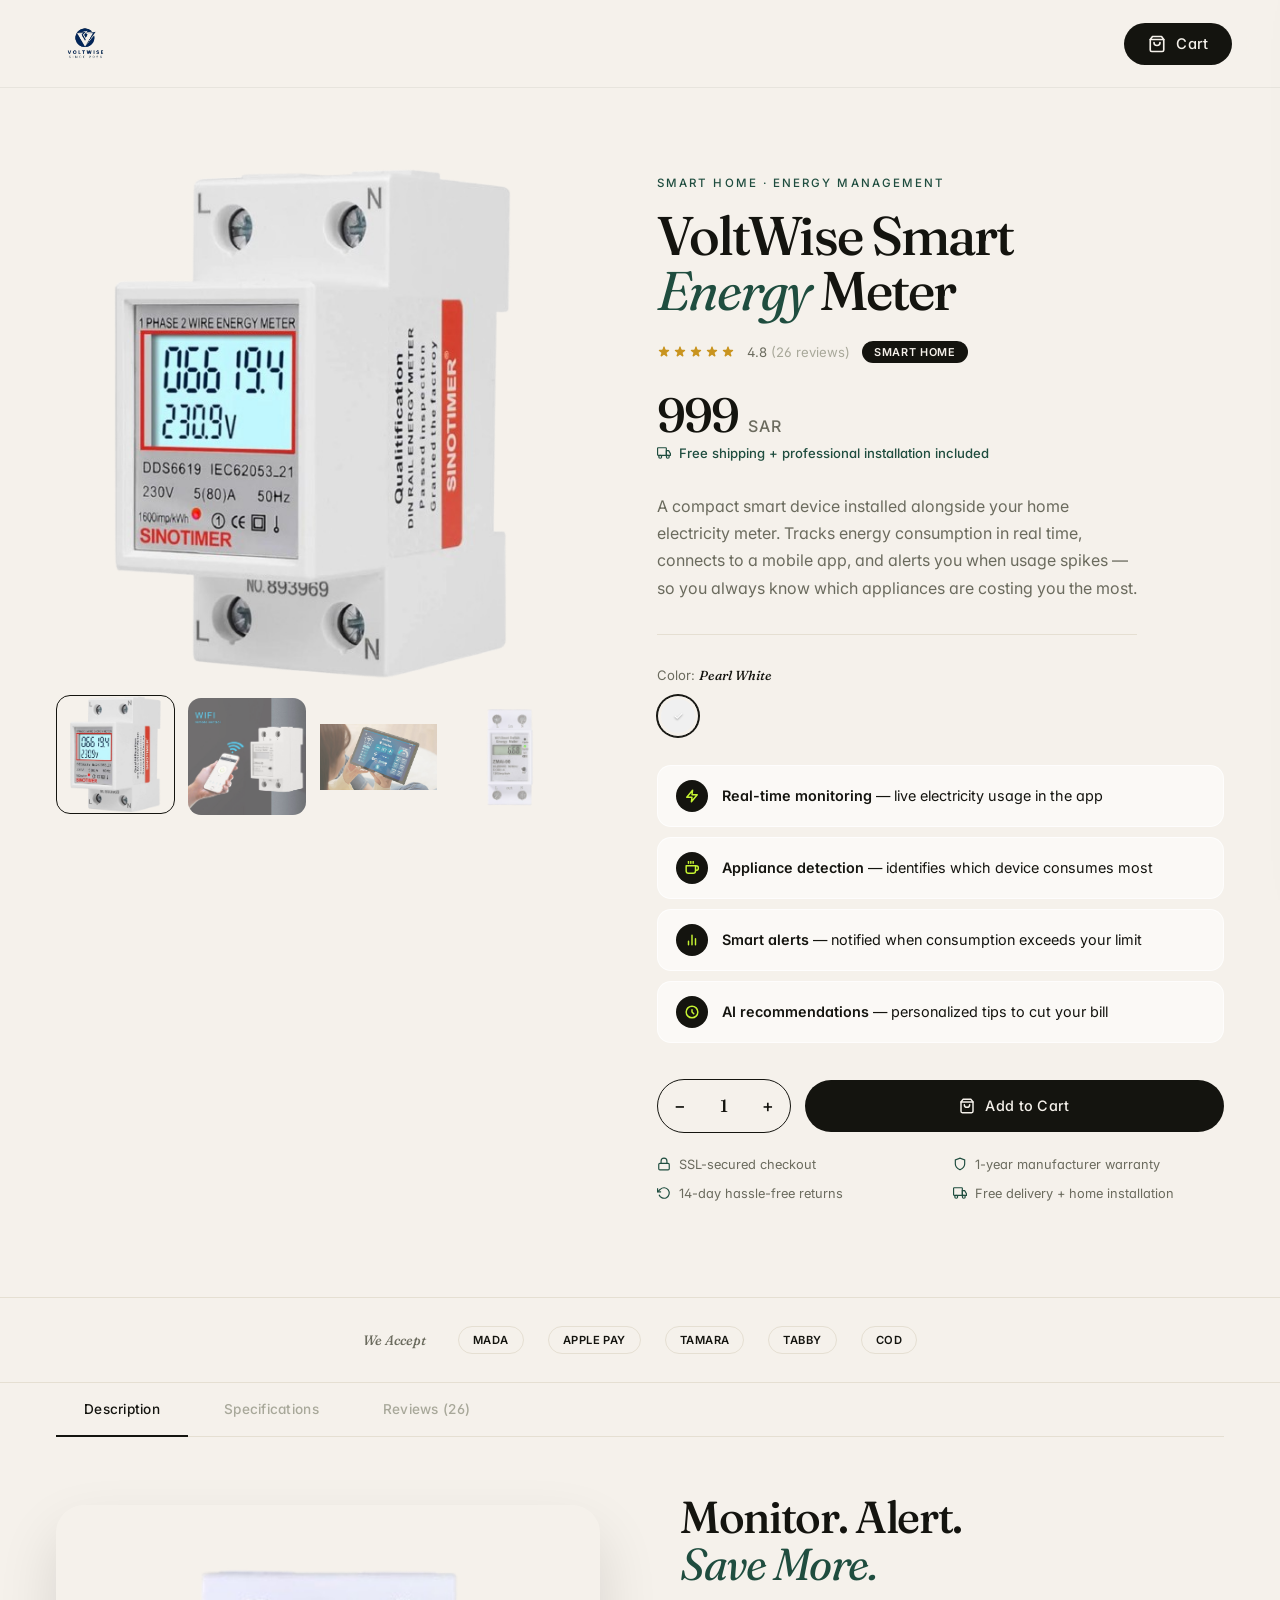
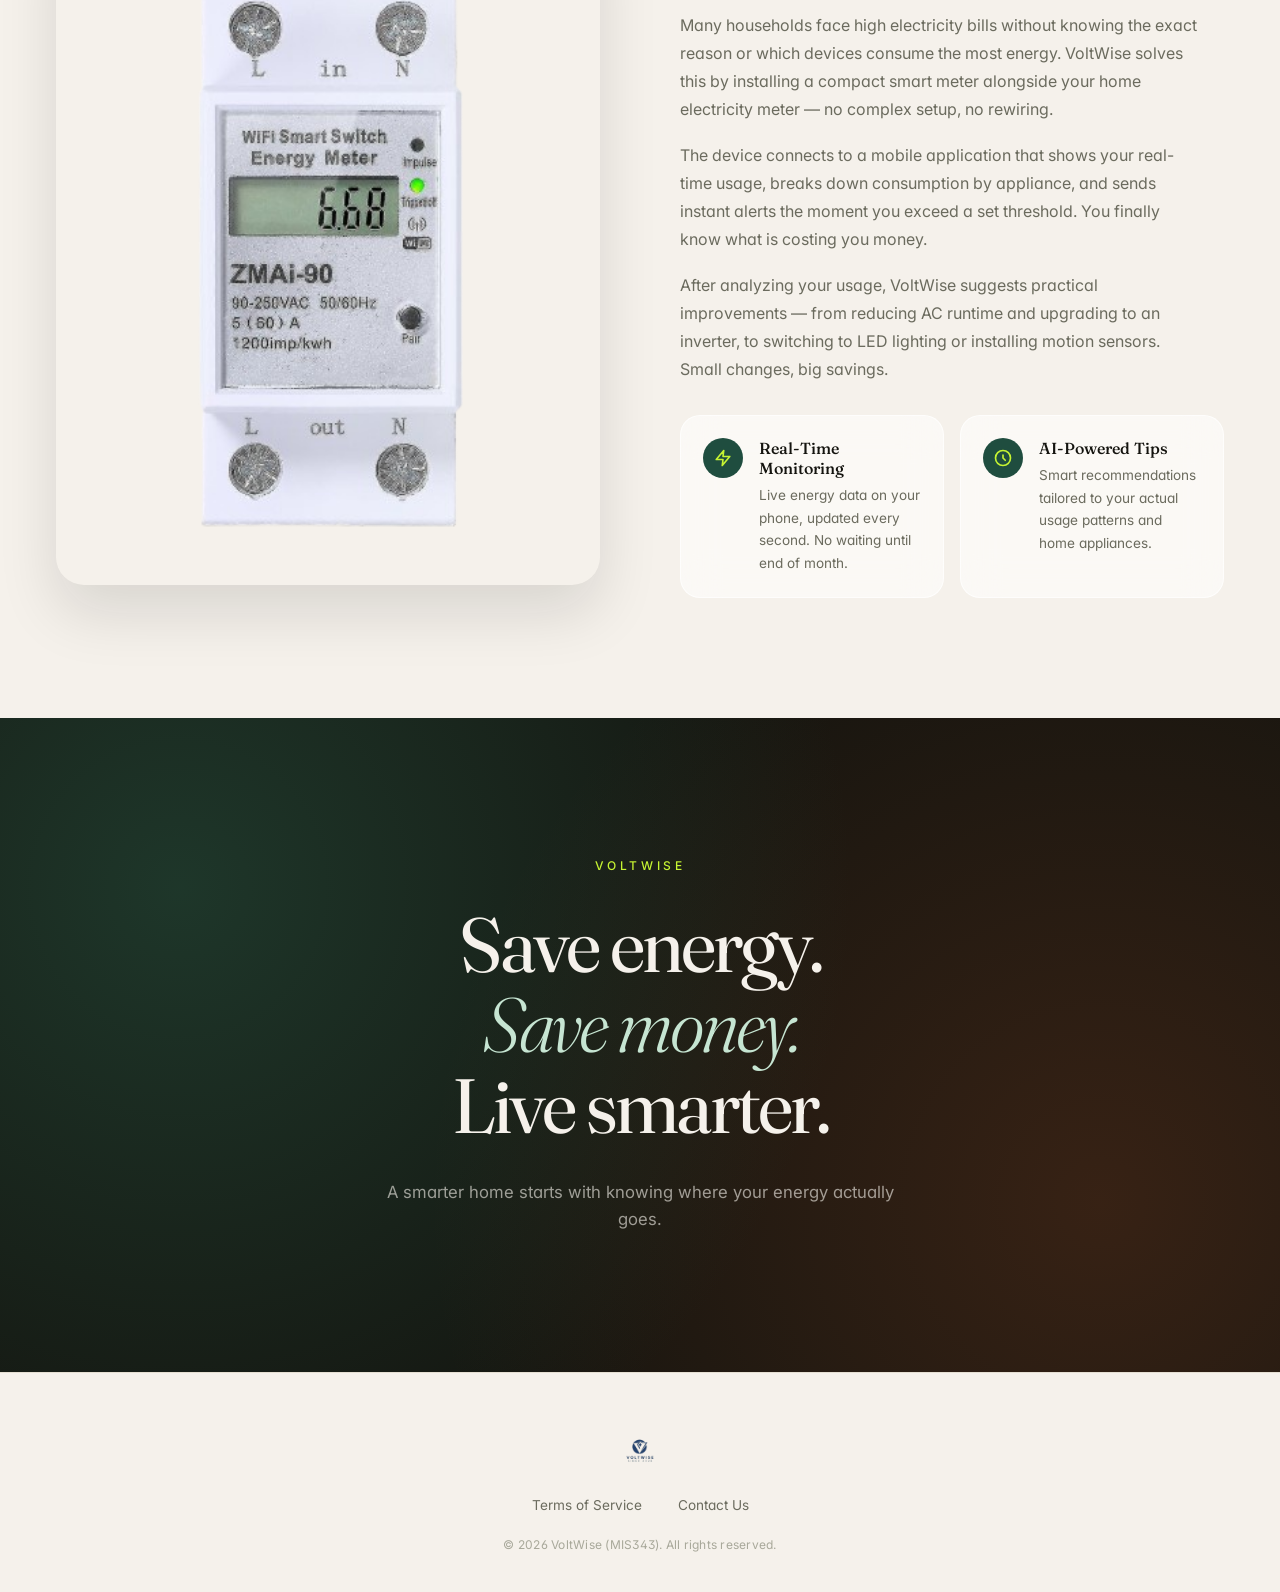
==== commit 2ebf6969: "Add voltwise/index.html backup copy" ====
--- a/voltwise/index.html
+++ b/voltwise/index.html
@@ -17,7 +17,7 @@
     <a class="hdr-logo" href="#">
       <img src="../imgs/Logo.png" alt="VoltWise Logo" class="hdr-logo-img">
     </a>
-    <span class="hdr-title">MIS343 Project</span>
+    <span class="hdr-title"></span>
     <button class="cart-btn" id="cartBtn" aria-label="Open cart">
       <svg viewBox="0 0 24 24" fill="none" stroke="currentColor" stroke-width="2.2" stroke-linecap="round" stroke-linejoin="round">
         <path d="M6 2L3 6v14a2 2 0 002 2h14a2 2 0 002-2V6l-3-4z"/><line x1="3" y1="6" x2="21" y2="6"/><path d="M16 10a4 4 0 01-8 0"/>
